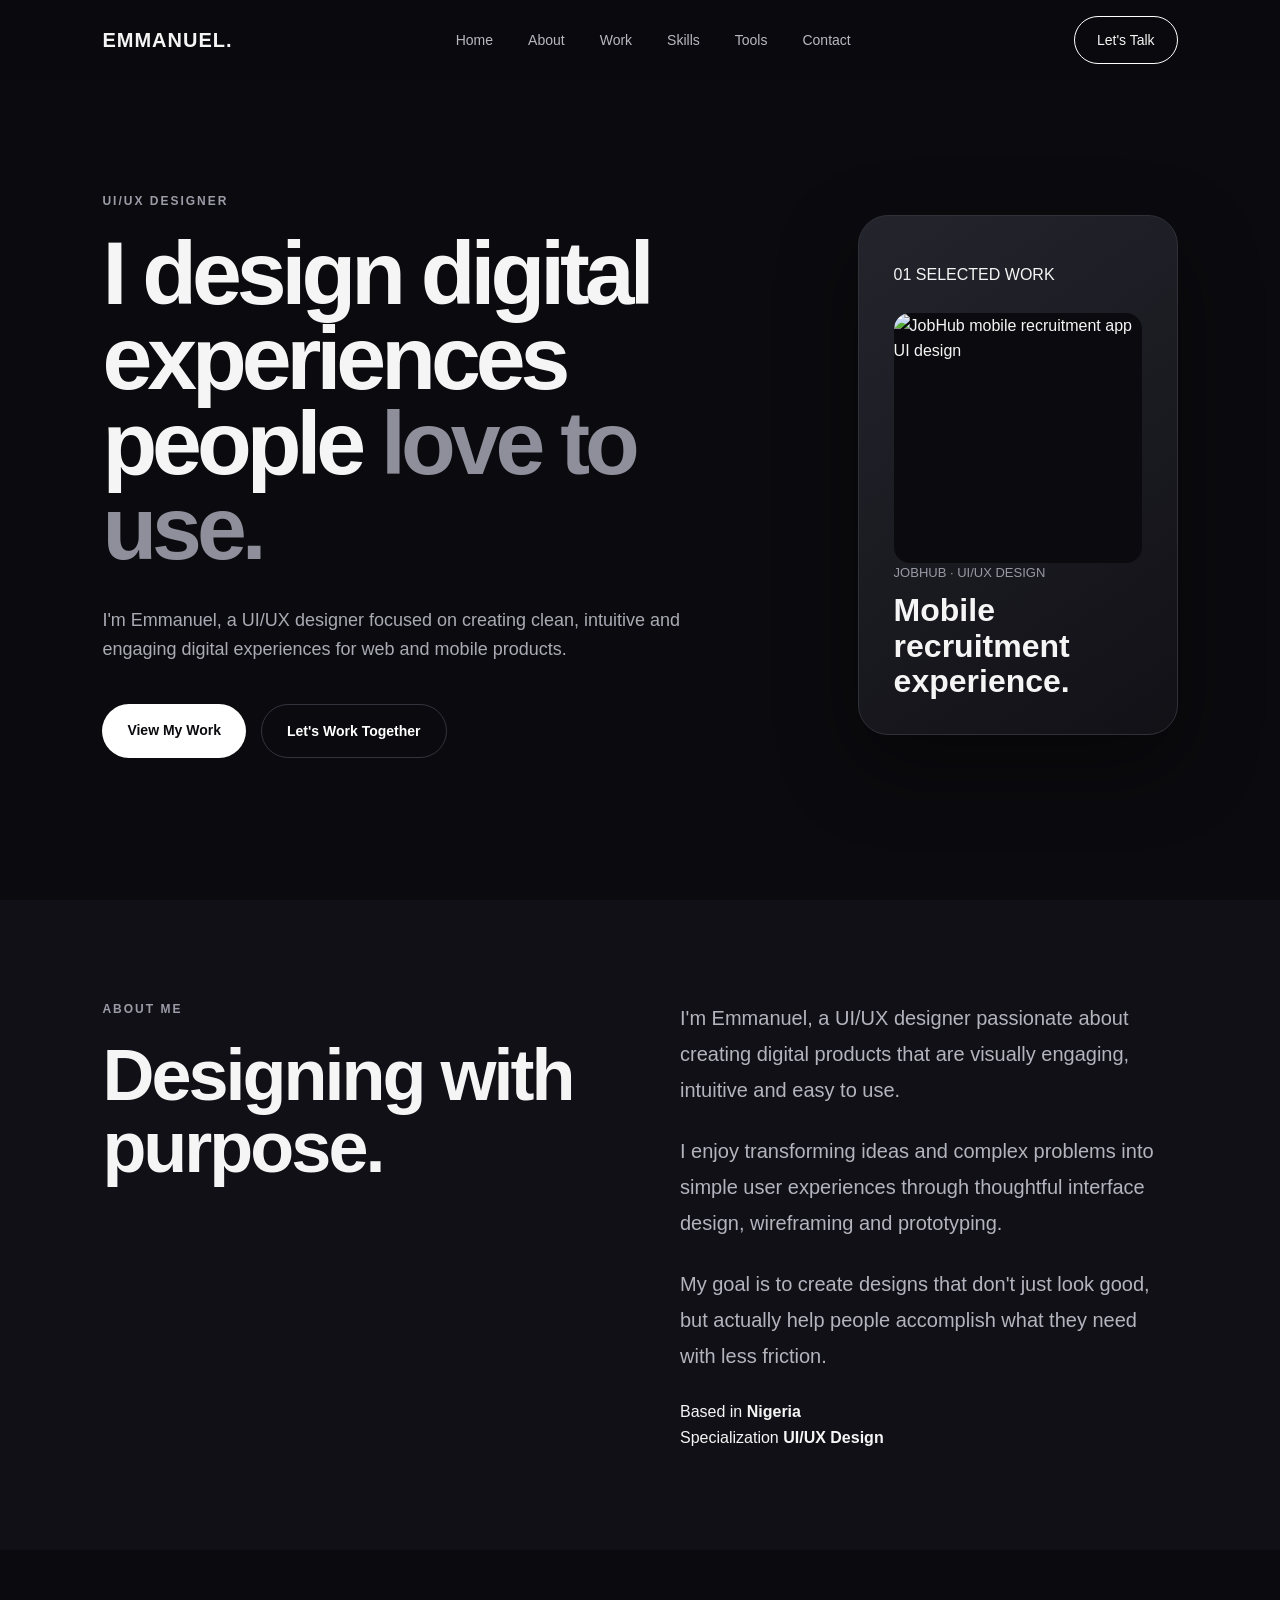
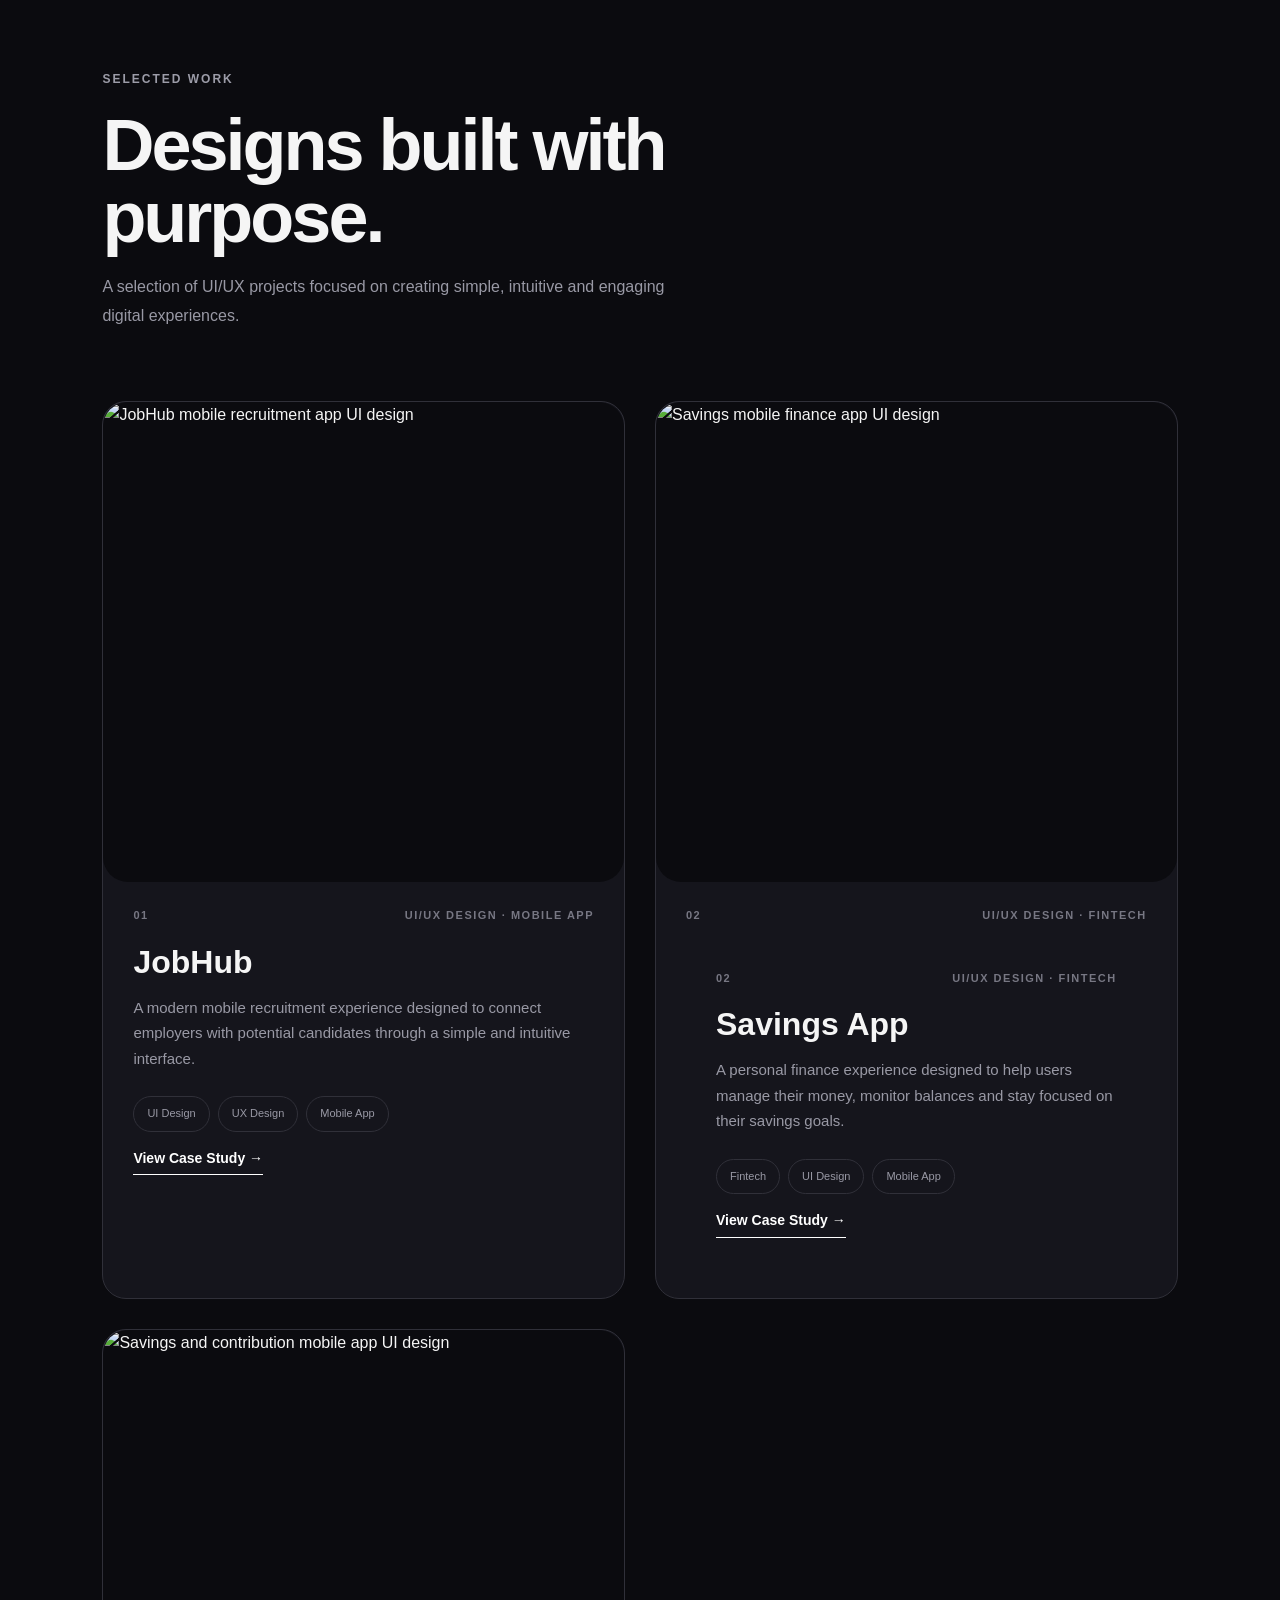
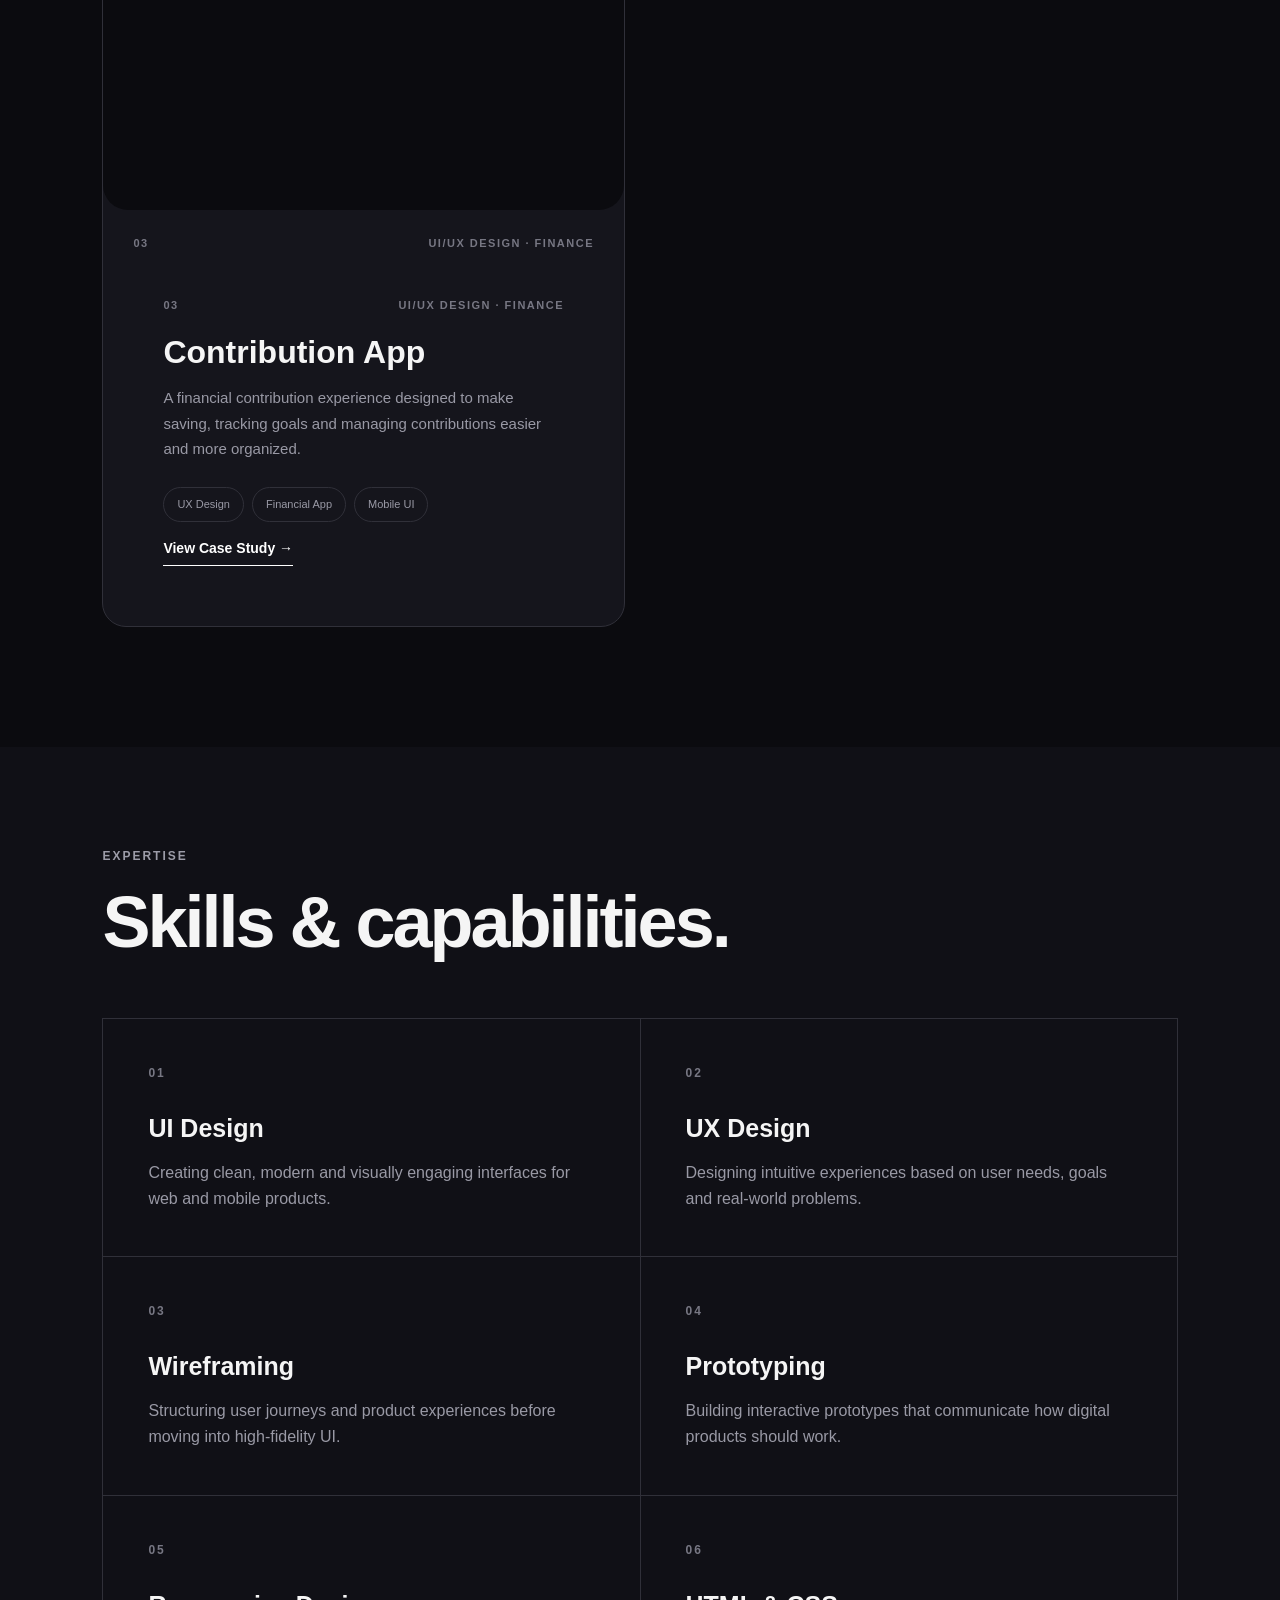
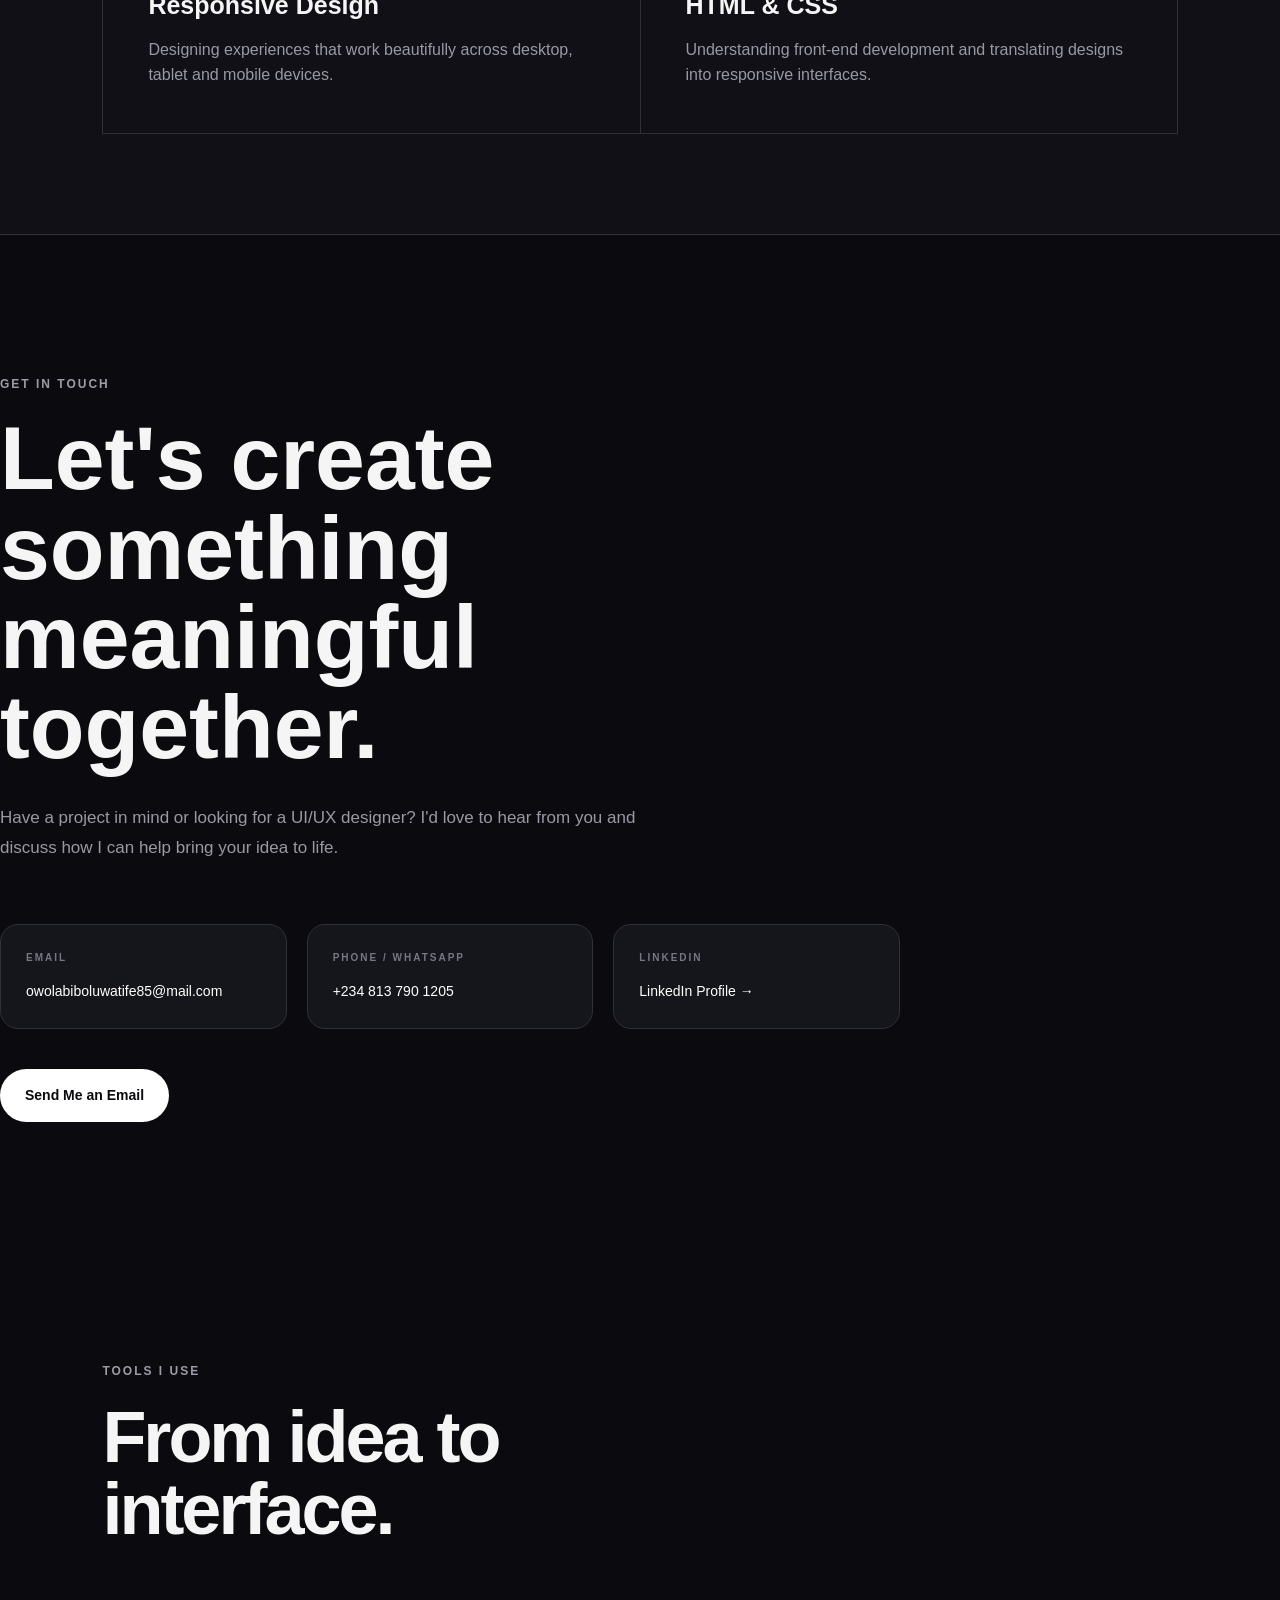
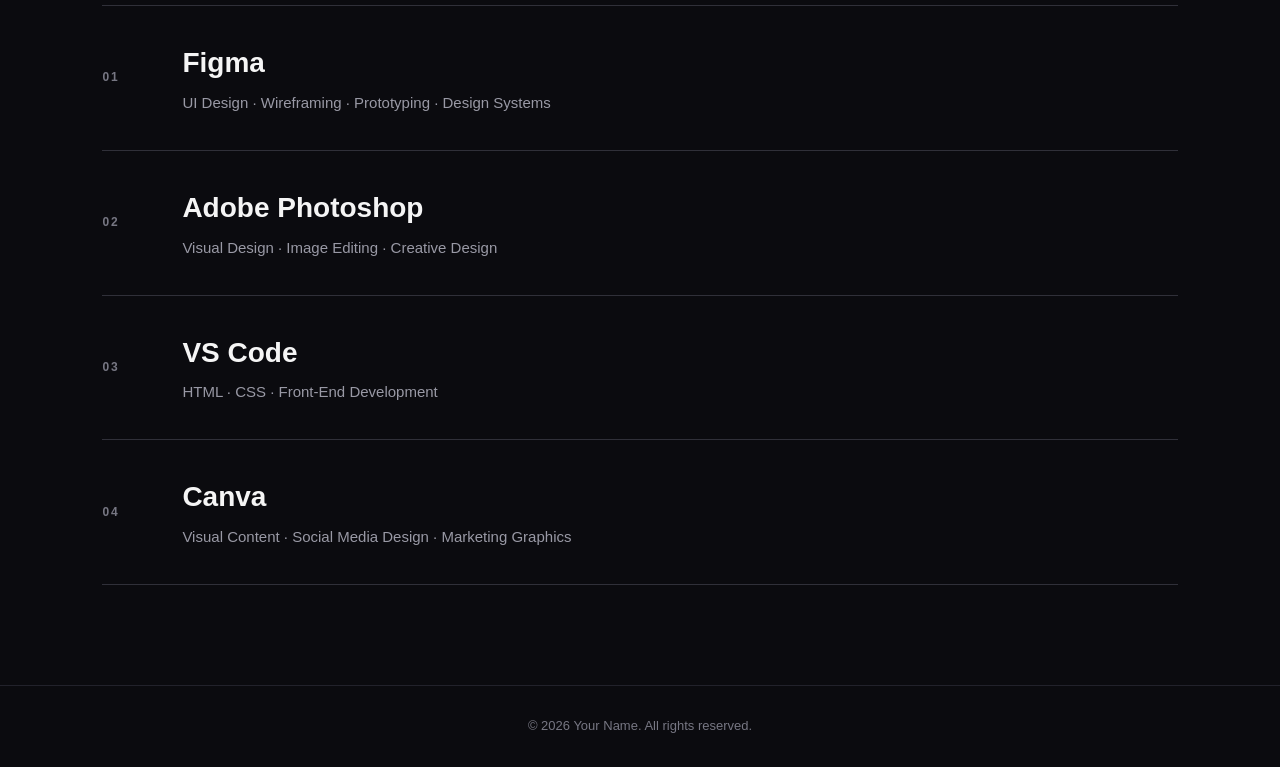
==== index.html @ d4b5482c "Fix portfolio folder structure" ====
<!DOCTYPE html>
<html lang="en">
<head>
    <meta charset="UTF-8">
    <meta name="viewport" content="width=device-width, initial-scale=1.0">

    <title>Emmanuel | UI/UX Designer</title>

    <link rel="stylesheet" href="css/style.css">
</head>

<body>

    <header>
        <nav>

    <div class="logo">
        EMMANUEL.
    </div>


    <ul class="nav-links">

        <li>
            <a href="#home">Home</a>
        </li>

        <li>
            <a href="#about">About</a>
        </li>

        <li>
            <a href="#work">Work</a>
        </li>

        <li>
            <a href="#skills">Skills</a>
        </li>

        <li>
            <a href="#tools">Tools</a>
        </li>

        <li>
            <a href="#contact">Contact</a>
        </li>

    </ul>


    <a href="#contact" class="nav-button">
        Let's Talk
    </a>


    <button
        class="menu-toggle"
        aria-label="Open navigation menu"
        aria-expanded="false"
    >
        <span></span>
        <span></span>
        <span></span>
    </button>

</nav>
    </header>


    <main>

        <!-- HERO SECTION -->
        <section id="home" class="hero">

    <div class="hero-content">

        <p class="eyebrow">UI/UX DESIGNER</p>

        <h1>
            I design digital
            experiences people
            <span>love to use.</span>
        </h1>

        <p class="hero-description">
            I'm Emmanuel, a UI/UX designer focused on creating
            clean, intuitive and engaging digital experiences
            for web and mobile products.
        </p>

        <div class="hero-buttons">

            <a href="#work" class="primary-button">
                View My Work
            </a>

            <a href="#contact" class="secondary-button">
                Let's Work Together
            </a>

        </div>

    </div>

    <div class="hero-visual">

    <div class="design-card">

        <div class="design-card-top">
            <span>01</span>
            <span>SELECTED WORK</span>
        </div>

        <div class="hero-project-image">

            <img
                src="images/jobhub.png"
                alt="JobHub mobile recruitment app UI design"
            >

        </div>

        <div class="design-card-content">

            <p>JOBHUB · UI/UX DESIGN</p>

            <h2>
                Mobile recruitment
                experience.
            </h2>

        </div>

    </div>

</div>

</section>

        <!-- ABOUT SECTION -->
        <section id="about" class="about">

    <div class="section-heading">

        <p class="eyebrow">ABOUT ME</p>

        <h2>
            Designing with
            purpose.
        </h2>

    </div>

    <div class="about-content">

        <p>
            I'm Emmanuel, a UI/UX designer passionate about
            creating digital products that are visually
            engaging, intuitive and easy to use.
        </p>

        <p>
            I enjoy transforming ideas and complex problems
            into simple user experiences through thoughtful
            interface design, wireframing and prototyping.
        </p>

        <p>
            My goal is to create designs that don't just look
            good, but actually help people accomplish what
            they need with less friction.
        </p>

        <div class="about-details">

            <div>
                <span>Based in</span>
                <strong>Nigeria</strong>
            </div>

            <div>
                <span>Specialization</span>
                <strong>UI/UX Design</strong>
            </div>

        </div>

    </div>

</section>


        <!-- WORK SECTION -->
        <!-- SELECTED WORK SECTION -->
<section id="work" class="work">

    <div class="section-heading">

        <p class="eyebrow">SELECTED WORK</p>

        <h2>
            Designs built
            with purpose.
        </h2>

        <p class="section-description">
            A selection of UI/UX projects focused on creating
            simple, intuitive and engaging digital experiences.
        </p>

    </div>


    <div class="projects-grid">


        <!-- =================================
             PROJECT 01 — JOBHUB
        ================================== -->

        <article class="project-card">

            <div class="project-image">

                <img
                    src="images/jobhub.png"
                    alt="JobHub mobile recruitment app UI design"
                >

            </div>


            <div class="project-info">

                <div class="project-meta">

                    <span>01</span>

                    <span>UI/UX DESIGN · MOBILE APP</span>

                </div>


                <h3>
                    JobHub
                </h3>


                <p>
                    A modern mobile recruitment experience designed
                    to connect employers with potential candidates
                    through a simple and intuitive interface.
                </p>


                <div class="project-tags">

                    <span>UI Design</span>

                    <span>UX Design</span>

                    <span>Mobile App</span>

                </div>

                <a
    href="case-studies/jobhub/index.html"
    class="case-study-link"
>
    View Case Study →
</a>

            </div>

        </article>



        <!-- =================================
             PROJECT 02 — SAVINGS APP
        ================================== -->

        <article class="project-card">

            <div class="project-image">

                <img
                    src="images/savings-home.png"
                    alt="Savings mobile finance app UI design"
                >

            </div>


            <div class="project-info">

                <div class="project-meta">

                    <span>02</span>

                    <span>UI/UX DESIGN · FINTECH</span>

                </div>


                <div class="project-info">

    <div class="project-meta">

        <span>02</span>

        <span>UI/UX DESIGN · FINTECH</span>

    </div>


    <h3>
        Savings App
    </h3>


    <p>
        A personal finance experience designed to help
        users manage their money, monitor balances and
        stay focused on their savings goals.
    </p>


    <div class="project-tags">

        <span>Fintech</span>

        <span>UI Design</span>

        <span>Mobile App</span>

    </div>


    <a
        href="case-studies/savings/index.html"
        class="case-study-link"
    >
        View Case Study →
    </a>

</div>

            </div>

        </article>



        <!-- =================================
             PROJECT 03 — CONTRIBUTION APP
        ================================== -->

        <article class="project-card">

            <div class="project-image">

                <img
                    src="images/savings-goals.png"
                    alt="Savings and contribution mobile app UI design"
                >

            </div>


            <div class="project-info">

                <div class="project-meta">

                    <span>03</span>

                    <span>UI/UX DESIGN · FINANCE</span>

                </div>


                <div class="project-info">

    <div class="project-meta">

        <span>03</span>

        <span>UI/UX DESIGN · FINANCE</span>

    </div>


    <h3>
        Contribution App
    </h3>


    <p>
        A financial contribution experience designed
        to make saving, tracking goals and managing
        contributions easier and more organized.
    </p>


    <div class="project-tags">

        <span>UX Design</span>

        <span>Financial App</span>

        <span>Mobile UI</span>

    </div>


    <a
        href="case-studies/contribution/index.html"
        class="case-study-link"
    >
        View Case Study →
    </a>

</div>

            </div>

        </article>


    </div>

</section>


        <!-- SKILLS -->
        <!-- SKILLS SECTION -->
<section id="skills" class="skills">

    <div class="section-heading">

        <p class="eyebrow">EXPERTISE</p>

        <h2>
            Skills &amp;
            capabilities.
        </h2>

    </div>


    <div class="skills-grid">

        <!-- SKILL 01 -->
        <div class="skill">

            <span class="skill-number">01</span>

            <h3>UI Design</h3>

            <p>
                Creating clean, modern and visually engaging
                interfaces for web and mobile products.
            </p>

        </div>


        <!-- SKILL 02 -->
        <div class="skill">

            <span class="skill-number">02</span>

            <h3>UX Design</h3>

            <p>
                Designing intuitive experiences based on
                user needs, goals and real-world problems.
            </p>

        </div>


        <!-- SKILL 03 -->
        <div class="skill">

            <span class="skill-number">03</span>

            <h3>Wireframing</h3>

            <p>
                Structuring user journeys and product
                experiences before moving into high-fidelity UI.
            </p>

        </div>


        <!-- SKILL 04 -->
        <div class="skill">

            <span class="skill-number">04</span>

            <h3>Prototyping</h3>

            <p>
                Building interactive prototypes that communicate
                how digital products should work.
            </p>

        </div>


        <!-- SKILL 05 -->
        <div class="skill">

            <span class="skill-number">05</span>

            <h3>Responsive Design</h3>

            <p>
                Designing experiences that work beautifully
                across desktop, tablet and mobile devices.
            </p>

        </div>


        <!-- SKILL 06 -->
        <div class="skill">

            <span class="skill-number">06</span>

            <h3>HTML &amp; CSS</h3>

            <p>
                Understanding front-end development and
                translating designs into responsive interfaces.
            </p>

        </div>

    </div>

</section>


        <!-- ================================
     CONTACT SECTION
================================= -->

<section id="contact" class="contact-section">

    <div class="contact-content">

        <p class="eyebrow">
            GET IN TOUCH
        </p>

        <h2>
            Let's create something
            meaningful together.
        </h2>

        <p class="contact-description">
            Have a project in mind or looking for a UI/UX
            designer? I'd love to hear from you and discuss
            how I can help bring your idea to life.
        </p>


        <div class="contact-details">

            <!-- EMAIL -->

            <div class="contact-item">

                <span class="contact-label">
                    EMAIL
                </span>

                <a href="mailto:owolabiboluwatife85@mail.com">
                    owolabiboluwatife85@mail.com
                </a>

            </div>


            <!-- PHONE -->

            <div class="contact-item">

                <span class="contact-label">
                    PHONE / WHATSAPP
                </span>

                <a href="tel:+2348137901205">
                    +234 813 790 1205
                </a>

            </div>


            <!-- LINKEDIN -->

            <div class="contact-item">

                <span class="contact-label">
                    LINKEDIN
                </span>

                <a
                    href="https://www.linkedin.com/in/emmanuel-owolabi-420109373"
                    target="_blank"
                    rel="noopener noreferrer"
                >
                    LinkedIn Profile →
                </a>

            </div>

        </div>


        <div class="contact-button">

            <a
                href="mailto:owolabiboluwatife85@mail.com"
                class="primary-button"
            >
                Send Me an Email
            </a>

        </div>

    </div>

</section>
        <!-- TOOLS SECTION -->
<section id="tools" class="tools">

    <div class="section-heading">

        <p class="eyebrow">TOOLS I USE</p>

        <h2>
            From idea to
            interface.
        </h2>

    </div>

    <div class="tools-list">

        <!-- TOOL 01 -->
        <div class="tool">

            <span class="tool-number">01</span>

            <div class="tool-content">

                <h3>Figma</h3>

                <p>
                    UI Design · Wireframing · Prototyping ·
                    Design Systems
                </p>

            </div>

        </div>


        <!-- TOOL 02 -->
        <div class="tool">

            <span class="tool-number">02</span>

            <div class="tool-content">

                <h3>Adobe Photoshop</h3>

                <p>
                    Visual Design · Image Editing ·
                    Creative Design
                </p>

            </div>

        </div>


        <!-- TOOL 03 -->
        <div class="tool">

            <span class="tool-number">03</span>

            <div class="tool-content">

                <h3>VS Code</h3>

                <p>
                    HTML · CSS · Front-End Development
                </p>

            </div>

        </div>


        <!-- TOOL 04 -->
        <div class="tool">

            <span class="tool-number">04</span>

            <div class="tool-content">

                <h3>Canva</h3>

                <p>
                    Visual Content · Social Media Design ·
                    Marketing Graphics
                </p>

            </div>

        </div>

    </div>

</section>

    </main>


    <footer>

        <p>
            © 2026 Your Name. All rights reserved.
        </p>

    </footer>


    <script src="js/script.js"></script>

</body>
</html>
---- css/style.css ----
/* ================================
   RESET & GLOBAL STYLES
================================ */

* {
    margin: 0;
    padding: 0;
    box-sizing: border-box;
}

html {
    scroll-behavior: smooth;
}

body {
    font-family: Arial, Helvetica, sans-serif;
    background: #0b0b0f;
    color: #f5f5f5;
    line-height: 1.6;
}

a {
    color: inherit;
    text-decoration: none;
}

img {
    width: 100%;
    display: block;
}

section {
    padding: 100px 8%;
}


/* ================================
   NAVIGATION
================================ */

header {
    width: 100%;
    position: fixed;
    top: 0;
    left: 0;
    z-index: 1000;
    background: rgba(11, 11, 15, 0.85);
    backdrop-filter: blur(15px);
}

nav {
    max-width: 1400px;
    margin: auto;
    height: 80px;

    display: flex;
    align-items: center;
    justify-content: space-between;

    padding: 0 8%;
}

.logo {
    font-size: 20px;
    font-weight: 800;
    letter-spacing: 1px;
}

.nav-links {
    list-style: none;

    display: flex;
    align-items: center;
    gap: 35px;
}

.nav-links a {
    color: #b8b8c0;
    font-size: 14px;
    transition: 0.3s ease;
}

.nav-links a:hover {
    color: #ffffff;
}

.nav-button {
    padding: 12px 22px;
    border: 1px solid #ffffff;
    border-radius: 50px;

    font-size: 14px;

    transition: 0.3s ease;
}

.nav-button:hover {
    background: #ffffff;
    color: #0b0b0f;
}


/* ================================
   GENERAL COMPONENTS
================================ */

.eyebrow {
    color: #9c9ca8;
    font-size: 12px;
    font-weight: 700;
    letter-spacing: 3px;
    margin-bottom: 20px;
}

.section-heading {
    max-width: 700px;
    margin-bottom: 60px;
}

.section-heading h2 {
    font-size: clamp(40px, 6vw, 72px);
    line-height: 1;
    letter-spacing: -3px;
}


/* ================================
   HERO
================================ */

.hero {
    min-height: 100vh;

    display: flex;
    align-items: center;
    justify-content: space-between;
    gap: 70px;

    padding-top: 150px;
}

.hero-content {
    max-width: 720px;
}

.hero h1 {
    font-size: clamp(55px, 7vw, 100px);
    line-height: 0.95;
    letter-spacing: -5px;
}

.hero h1 span {
    color: #8f8f9b;
}

.hero-description {
    max-width: 600px;

    margin-top: 35px;

    color: #aaaab5;
    font-size: 18px;
}

.hero-buttons {
    display: flex;
    gap: 15px;
    margin-top: 40px;
}

.primary-button,
.secondary-button {
    display: inline-block;

    padding: 15px 25px;

    border-radius: 50px;

    font-size: 14px;
    font-weight: 600;

    transition: 0.3s ease;
}

.primary-button {
    background: #ffffff;
    color: #0b0b0f;
}

.primary-button:hover {
    transform: translateY(-3px);
}

.secondary-button {
    border: 1px solid #33333d;
    color: #ffffff;
}

.secondary-button:hover {
    background: #18181f;
}


/* ================================
   HERO VISUAL
================================ */

.hero-visual {
    width: 420px;
    min-width: 320px;
}

.design-card {
    height: 520px;

    padding: 35px;

    border-radius: 30px;

    background:
        linear-gradient(
            145deg,
            #24242d,
            #111116
        );

    border: 1px solid #303039;

    display: flex;
    flex-direction: column;
    justify-content: flex-end;

    box-shadow:
        0 30px 80px rgba(0, 0, 0, 0.4);
}

.design-card p {
    color: #9999a5;
    font-size: 13px;
    margin-bottom: 10px;
}

.design-card h2 {
    font-size: 32px;
    line-height: 1.1;
}


/* ================================
   ABOUT
================================ */

.about {
    background: #101016;

    display: grid;
    grid-template-columns: 1fr 1fr;
    gap: 80px;
}

.about-content {
    max-width: 600px;
}

.about-content p {
    color: #b4b4bf;
    font-size: 20px;
    margin-bottom: 25px;
}


/* ================================
   PROJECTS
================================ */

.work {
    background: #0b0b0f;
}

.projects-grid {
    display: grid;

    grid-template-columns: repeat(2, 1fr);

    gap: 40px;
}

.project-card {
    overflow: hidden;
}

.project-image {
    overflow: hidden;

    border-radius: 25px;

    background: #17171e;

    aspect-ratio: 16 / 11;
}

.project-image img {
    height: 100%;
    object-fit: cover;

    transition: transform 0.6s ease;
}

.project-card:hover .project-image img {
    transform: scale(1.04);
}

.project-info {
    padding-top: 25px;
}

.project-info > p:first-child {
    color: #777783;
    font-size: 11px;
    font-weight: 700;
    letter-spacing: 2px;
}

.project-info h3 {
    font-size: 28px;
    margin: 8px 0;
}

.project-info p {
    color: #9999a5;
    max-width: 500px;
}

.project-info a {
    display: inline-block;

    margin-top: 15px;

    font-size: 14px;
    font-weight: 600;
}

.project-info a:hover {
    text-decoration: underline;
}


/* ================================
   SKILLS
================================ */

.skills {
    background: #101016;
}

.skills-grid {
    display: grid;

    grid-template-columns: repeat(2, 1fr);

    gap: 1px;

    background: #303039;

    border: 1px solid #303039;
}

.skill {
    padding: 45px;

    background: #101016;

    transition: 0.3s ease;
}

.skill:hover {
    background: #18181f;
}

.skill h3 {
    font-size: 25px;
    margin-bottom: 12px;
}

.skill p {
    color: #9999a5;
}


/* ================================
   CONTACT
================================ */

.contact {
    text-align: center;

    min-height: 70vh;

    display: flex;
    flex-direction: column;

    align-items: center;
    justify-content: center;
}

.contact h2 {
    font-size: clamp(50px, 8vw, 100px);

    line-height: 0.95;

    letter-spacing: -5px;

    max-width: 900px;
}

.contact > p:not(.eyebrow) {
    color: #9999a5;

    margin: 25px 0 35px;

    font-size: 18px;
}


/* ================================
   FOOTER
================================ */

footer {
    border-top: 1px solid #22222b;

    padding: 30px 8%;

    text-align: center;

    color: #777783;

    font-size: 13px;
}


/* ================================
   MOBILE RESPONSIVENESS
================================ */

@media (max-width: 900px) {

    nav {
        padding: 0 5%;
    }

    .nav-links {
        display: none;
    }

    section {
        padding: 80px 6%;
    }

    .hero {
        flex-direction: column;

        align-items: flex-start;

        padding-top: 130px;
    }

    .hero-visual {
        width: 100%;
    }

    .design-card {
        height: 400px;
    }

    .about {
        grid-template-columns: 1fr;
        gap: 40px;
    }

    .projects-grid {
        grid-template-columns: 1fr;
    }

    .skills-grid {
        grid-template-columns: 1fr;
    }
}


/* ================================
   SMALL PHONES
================================ */

@media (max-width: 500px) {

    .logo {
        font-size: 16px;
    }

    .nav-button {
        padding: 9px 15px;
        font-size: 12px;
    }

    .hero h1 {
        font-size: 55px;
        letter-spacing: -3px;
    }

    .hero-description {
        font-size: 16px;
    }

    .hero-buttons {
        flex-direction: column;

        align-items: flex-start;
    }

    .section-heading h2 {
        letter-spacing: -2px;
    }

    .contact h2 {
        letter-spacing: -3px;
    }
}

/* ================================
   SKILL NUMBER
================================ */

.skill-number {
    display: block;

    margin-bottom: 25px;

    color: #777783;

    font-size: 12px;

    font-weight: 700;

    letter-spacing: 2px;
}

.skill h3 {
    margin-bottom: 12px;
}

/* ================================
   TOOLS SECTION
================================ */

.tools {
    background: #0b0b0f;
}

.tools-list {
    border-top: 1px solid #303039;
}

.tool {
    display: flex;
    align-items: center;
    gap: 40px;

    padding: 35px 0;

    border-bottom: 1px solid #303039;

    transition: 0.3s ease;
}

.tool:hover {
    padding-left: 15px;
}

.tool-number {
    min-width: 40px;

    color: #777783;

    font-size: 12px;
    font-weight: 700;

    letter-spacing: 2px;
}

.tool-content {
    flex: 1;
}

.tool-content h3 {
    font-size: 28px;
    margin-bottom: 5px;
}

.tool-content p {
    color: #9999a5;
    font-size: 15px;
}


/* TOOLS MOBILE */

@media (max-width: 500px) {

    .tool {
        gap: 20px;
        padding: 25px 0;
    }

    .tool-content h3 {
        font-size: 22px;
    }

    .tool-content p {
        font-size: 13px;
    }

}

/* ================================
   CONTACT BUTTONS
================================ */

.contact-buttons {
    display: flex;
    align-items: center;
    justify-content: center;
    gap: 15px;
}

@media (max-width: 500px) {

    .contact-buttons {
        flex-direction: column;
        width: 100%;
    }

    .contact-buttons a {
        width: 100%;
        text-align: center;
    }

}

/* ================================
   MOBILE MENU
================================ */

.menu-toggle {
    display: none;

    width: 42px;
    height: 42px;

    border: 1px solid #33333d;
    border-radius: 50%;

    background: transparent;

    cursor: pointer;

    padding: 10px;
}


.menu-toggle span {
    display: block;

    width: 100%;
    height: 2px;

    background: #ffffff;

    margin: 4px 0;

    transition: 0.3s ease;
}


/* ================================
   MOBILE NAVIGATION
================================ */

@media (max-width: 900px) {

    .menu-toggle {
        display: block;
    }


    .nav-button {
        display: none;
    }


    .nav-links {
        position: absolute;

        top: 80px;
        left: 6%;
        right: 6%;

        display: flex;

        flex-direction: column;

        gap: 0;

        padding: 10px;

        background: #15151c;

        border: 1px solid #303039;

        border-radius: 20px;

        opacity: 0;
        visibility: hidden;

        transform: translateY(-10px);

        transition: 0.3s ease;
    }


    .nav-links li {
        width: 100%;
    }


    .nav-links a {
        display: block;

        width: 100%;

        padding: 15px;

        border-radius: 12px;
    }


    .nav-links a:hover {
        background: #202029;
    }


    .nav-links.active {
        opacity: 1;

        visibility: visible;

        transform: translateY(0);
    }

}

/* =================================
   PROJECTS / SELECTED WORK
================================= */

.work {
    padding-top: 120px;
    padding-bottom: 120px;
}


.section-description {
    max-width: 600px;

    margin-top: 20px;

    color: #9999a5;

    font-size: 16px;

    line-height: 1.8;
}


/* PROJECT GRID */

.projects-grid {
    display: grid;

    grid-template-columns: repeat(2, 1fr);

    gap: 30px;

    margin-top: 70px;
}


/* PROJECT CARD */

.project-card {
    overflow: hidden;

    background: #15151c;

    border: 1px solid #303039;

    border-radius: 24px;

    transition:
        transform 0.3s ease,
        border-color 0.3s ease;
}


.project-card:hover {
    transform: translateY(-8px);

    border-color: #555561;
}


/* PROJECT IMAGE */

.project-image {
    width: 100%;

    height: 480px;

    overflow: hidden;

    background: #0b0b0f;

    display: flex;

    align-items: center;

    justify-content: center;
}


.project-image img {
    width: 100%;

    height: 100%;

    object-fit: contain;

    display: block;

    transition: transform 0.5s ease;
}


.project-card:hover .project-image img {
    transform: scale(1.03);
}


/* PROJECT INFORMATION */

.project-info {
    padding: 30px;
}


.project-meta {
    display: flex;

    justify-content: space-between;

    align-items: center;

    margin-bottom: 20px;

    color: #777783;

    font-size: 11px;

    font-weight: 700;

    letter-spacing: 1.5px;
}


.project-info h3 {
    margin-bottom: 12px;

    font-size: 32px;

    line-height: 1.1;
}


.project-info p {
    max-width: 600px;

    margin-bottom: 25px;

    color: #9999a5;

    font-size: 15px;

    line-height: 1.7;
}


/* PROJECT TAGS */

.project-tags {
    display: flex;

    flex-wrap: wrap;

    gap: 8px;
}


.project-tags span {
    padding: 8px 12px;

    border: 1px solid #33333d;

    border-radius: 50px;

    color: #b0b0bb;

    font-size: 11px;
}


/* =================================
   PROJECT MOBILE
================================= */

@media (max-width: 800px) {

    .projects-grid {
        grid-template-columns: 1fr;

        gap: 25px;
    }


    .project-image {
        height: 430px;
    }

}


@media (max-width: 500px) {

    .work {
        padding-top: 80px;

        padding-bottom: 80px;
    }


    .projects-grid {
        margin-top: 45px;
    }


    .project-card {
        border-radius: 18px;
    }


    .project-image {
        height: 380px;
    }


    .project-info {
        padding: 22px;
    }


    .project-meta {
        font-size: 9px;
    }


    .project-info h3 {
        font-size: 27px;
    }


    .project-info p {
        font-size: 14px;
    }

}

/* =================================
   HERO PROJECT IMAGE
================================= */

.hero-project-image {
    width: 100%;
    height: 250px;

    margin-top: 25px;

    overflow: hidden;

    border-radius: 16px;

    background: #0b0b0f;

    display: flex;
    align-items: center;
    justify-content: center;
}

.hero-project-image img {
    width: 100%;
    height: 100%;

    object-fit: cover;

    display: block;

    transition: transform 0.4s ease;
}

.design-card:hover .hero-project-image img {
    transform: scale(1.04);
}

/* =================================
   CASE STUDY PAGES
================================= */

.case-study-hero {
    padding: 140px 0 100px;

    text-align: center;
}


.case-study-hero h1 {
    margin-top: 20px;

    font-size: clamp(60px, 10vw, 140px);

    line-height: 0.95;
}


.case-study-intro {
    max-width: 700px;

    margin: 35px auto 70px;

    color: #9999a5;

    font-size: 18px;

    line-height: 1.8;
}


.case-study-hero-image {
    width: 100%;

    max-width: 1100px;

    margin: 0 auto;

    padding: 40px;

    background: #15151c;

    border: 1px solid #303039;

    border-radius: 30px;
}


.case-study-hero-image img {
    width: 100%;

    max-height: 700px;

    object-fit: contain;

    display: block;
}


/* CASE STUDY SECTIONS */

.case-study-section {
    padding: 120px 0;

    border-top: 1px solid #303039;
}


.case-study-heading {
    max-width: 700px;

    margin-bottom: 60px;
}


.case-study-heading h2 {
    margin-top: 15px;

    font-size: clamp(38px, 5vw, 65px);

    line-height: 1.05;
}


.case-study-grid {
    display: grid;

    grid-template-columns: repeat(2, 1fr);

    gap: 70px;
}


.case-study-grid h3 {
    margin-bottom: 15px;

    font-size: 25px;
}


.case-study-grid p {
    color: #9999a5;

    line-height: 1.8;

    font-size: 16px;
}


/* PROCESS */

.process-grid {
    display: grid;

    grid-template-columns: repeat(4, 1fr);

    gap: 20px;
}


.process-card {
    padding: 30px;

    min-height: 250px;

    background: #15151c;

    border: 1px solid #303039;

    border-radius: 20px;
}


.process-card span {
    color: #777783;

    font-size: 12px;

    font-weight: 700;

    letter-spacing: 2px;
}


.process-card h3 {
    margin: 45px 0 15px;

    font-size: 23px;
}


.process-card p {
    color: #9999a5;

    font-size: 14px;

    line-height: 1.7;
}


/* GALLERY */

.case-study-gallery {
    display: grid;

    grid-template-columns: repeat(2, 1fr);

    gap: 25px;
}


.gallery-item {
    width: 100%;

    padding: 30px;

    background: #15151c;

    border: 1px solid #303039;

    border-radius: 24px;

    display: flex;

    align-items: center;

    justify-content: center;
}


.gallery-item img {
    width: 100%;

    display: block;

    object-fit: contain;
}

@media (max-width: 800px) {

    .case-study-gallery {
        grid-template-columns: 1fr;
    }

}


/* TAGS */

.case-study-tags {
    display: flex;

    flex-wrap: wrap;

    gap: 12px;
}


.case-study-tags span {
    padding: 12px 18px;

    border: 1px solid #33333d;

    border-radius: 50px;

    color: #b0b0bb;

    font-size: 13px;
}


/* FINAL */

.case-study-final {
    padding: 160px 0;

    text-align: center;

    border-top: 1px solid #303039;
}


.case-study-final h2 {
    max-width: 800px;

    margin: 20px auto 40px;

    font-size: clamp(45px, 7vw, 90px);

    line-height: 1;
}


/* MOBILE */

@media (max-width: 800px) {

    .case-study-hero {
        padding: 100px 0 70px;
    }


    .case-study-hero-image {
        padding: 20px;

        border-radius: 20px;
    }


    .case-study-section {
        padding: 80px 0;
    }


    .case-study-grid {
        grid-template-columns: 1fr;

        gap: 40px;
    }


    .process-grid {
        grid-template-columns: repeat(2, 1fr);
    }


    .gallery-item {
        padding: 20px;

        border-radius: 20px;
    }

}


@media (max-width: 500px) {

    .case-study-hero h1 {
        font-size: 65px;
    }


    .case-study-intro {
        font-size: 15px;

        margin-bottom: 45px;
    }


    .process-grid {
        grid-template-columns: 1fr;
    }


    .process-card {
        min-height: auto;
    }


    .case-study-final {
        padding: 100px 0;
    }

}

/* =================================
   CASE STUDY LINK
================================= */

.case-study-link {
    display: inline-flex;

    align-items: center;

    margin-top: 25px;

    color: #ffffff;

    font-size: 13px;

    font-weight: 600;

    text-decoration: none;

    border-bottom: 1px solid #ffffff;

    padding-bottom: 5px;

    transition: 0.3s ease;
}


.case-study-link:hover {
    opacity: 0.6;

    transform: translateX(5px);
}

/* =================================
   FINAL PORTFOLIO POLISH
================================= */


/* PROJECT CARDS */

.project-card {
    transition: transform 0.35s ease;
}

.project-card:hover {
    transform: translateY(-6px);
}


.project-image {
    overflow: hidden;
}


.project-image img {
    transition: transform 0.5s ease;
}


.project-card:hover .project-image img {
    transform: scale(1.03);
}


/* PROJECT INFORMATION */

.project-info {
    padding-top: 25px;
}


.project-meta {
    display: flex;

    justify-content: space-between;

    align-items: center;

    margin-bottom: 20px;

    color: #777783;

    font-size: 11px;

    letter-spacing: 1.5px;

    font-weight: 600;
}


.project-info h3 {
    margin-bottom: 15px;

    font-size: 32px;

    line-height: 1.1;
}


.project-info p {
    max-width: 600px;

    color: #9999a5;

    line-height: 1.7;

    font-size: 15px;
}


/* PROJECT TAGS */

.project-tags {
    display: flex;

    flex-wrap: wrap;

    gap: 8px;

    margin-top: 20px;
}


.project-tags span {
    padding: 8px 13px;

    border: 1px solid #303039;

    border-radius: 50px;

    color: #9999a5;

    font-size: 11px;
}


/* CASE STUDY BUTTON */

.case-study-link {
    display: inline-flex;

    align-items: center;

    margin-top: 25px;

    color: #ffffff;

    font-size: 13px;

    font-weight: 600;

    text-decoration: none;

    border-bottom: 1px solid #ffffff;

    padding-bottom: 5px;

    transition: 0.3s ease;
}


.case-study-link:hover {
    opacity: 0.6;

    transform: translateX(5px);
}

/* =================================
   NAVIGATION POLISH
================================= */

nav {
    transition: 0.3s ease;
}


.nav-links a {
    position: relative;

    transition: color 0.3s ease;
}


.nav-links a::after {
    content: "";

    position: absolute;

    left: 0;

    bottom: -6px;

    width: 0;

    height: 1px;

    background: #ffffff;

    transition: width 0.3s ease;
}


.nav-links a:hover::after {
    width: 100%;
}


.nav-button {
    transition:
        transform 0.3s ease,
        opacity 0.3s ease;
}


.nav-button:hover {
    transform: translateY(-2px);

    opacity: 0.8;
}

/* =================================
   BUTTON POLISH
================================= */

.primary-button,
.secondary-button {
    transition:
        transform 0.3s ease,
        opacity 0.3s ease;
}


.primary-button:hover,
.secondary-button:hover {
    transform: translateY(-3px);
}


.primary-button:hover {
    opacity: 0.85;
}


.secondary-button:hover {
    opacity: 0.7;
}

/* =================================
   SECTION POLISH
================================= */

section {
    scroll-margin-top: 100px;
}


.eyebrow {
    letter-spacing: 2px;

    font-weight: 600;
}


.about-content p,
.skills-content p {
    line-height: 1.8;
}

/* =================================
   MOBILE POLISH
================================= */

@media (max-width: 700px) {

    .project-info h3 {
        font-size: 26px;
    }


    .project-info p {
        font-size: 14px;
    }


    .project-meta {
        font-size: 9px;

        gap: 15px;
    }


    .project-tags span {
        font-size: 10px;

        padding: 7px 11px;
    }


    .case-study-link {
        font-size: 12px;
    }


    .hero-project-image {
        height: 200px;
    }

}

/* =================================
   CONTACT SECTION
================================= */

.contact-section {
    padding: 140px 0;

    border-top: 1px solid #303039;
}


.contact-content {
    max-width: 900px;
}


.contact-content h2 {
    max-width: 850px;

    margin-top: 20px;

    font-size: clamp(45px, 7vw, 90px);

    line-height: 1;
}


.contact-description {
    max-width: 650px;

    margin-top: 30px;

    color: #9999a5;

    font-size: 17px;

    line-height: 1.8;
}


.contact-details {
    display: grid;

    grid-template-columns: repeat(3, 1fr);

    gap: 20px;

    margin-top: 60px;
}


.contact-item {
    padding: 25px;

    border: 1px solid #303039;

    border-radius: 18px;

    background: #15151c;
}


.contact-label {
    display: block;

    margin-bottom: 12px;

    color: #777783;

    font-size: 10px;

    font-weight: 600;

    letter-spacing: 2px;
}


.contact-item a {
    color: #ffffff;

    font-size: 14px;

    text-decoration: none;

    line-height: 1.5;

    word-break: break-word;

    transition: opacity 0.3s ease;
}


.contact-item a:hover {
    opacity: 0.6;
}


.contact-button {
    margin-top: 40px;
}


/* CONTACT MOBILE */

@media (max-width: 700px) {

    .contact-section {
        padding: 90px 0;
    }


    .contact-content h2 {
        font-size: 48px;
    }


    .contact-description {
        font-size: 15px;
    }


    .contact-details {
        grid-template-columns: 1fr;

        margin-top: 40px;
    }


    .contact-item {
        padding: 22px;
    }

}
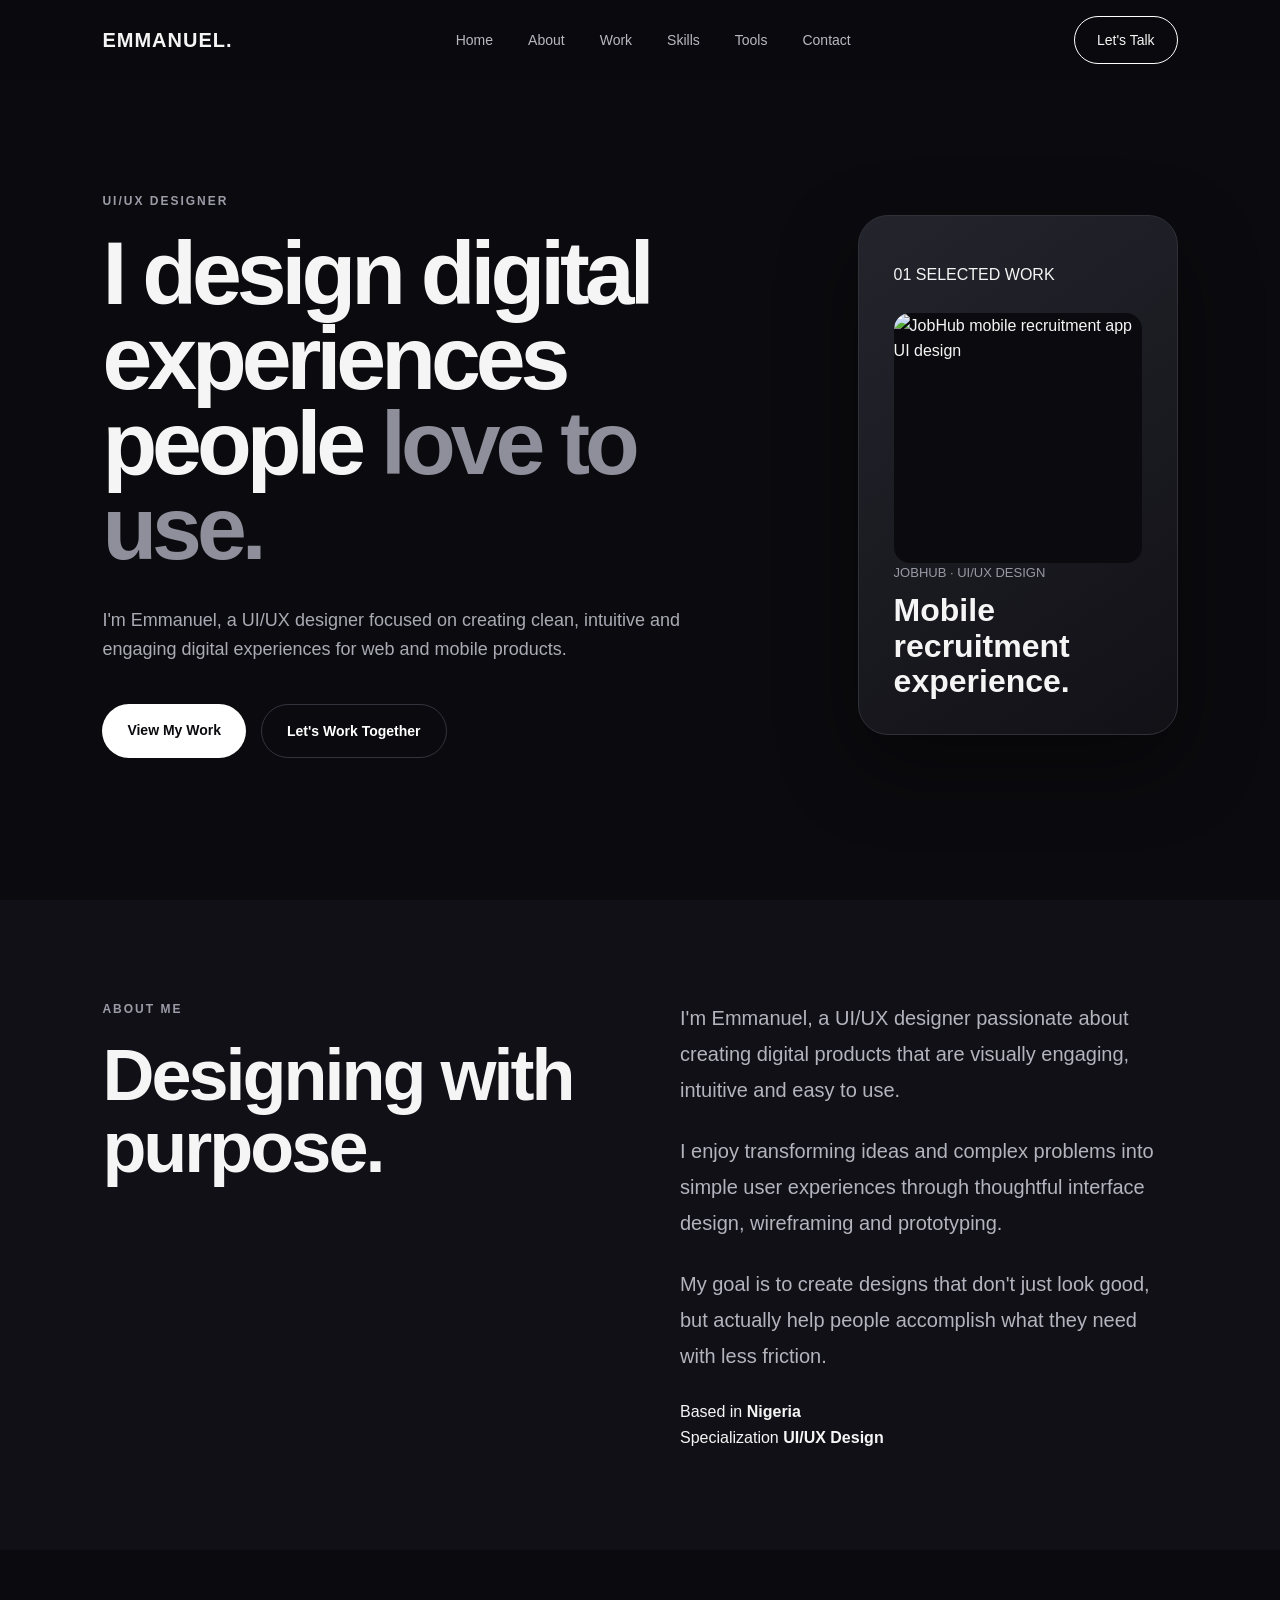
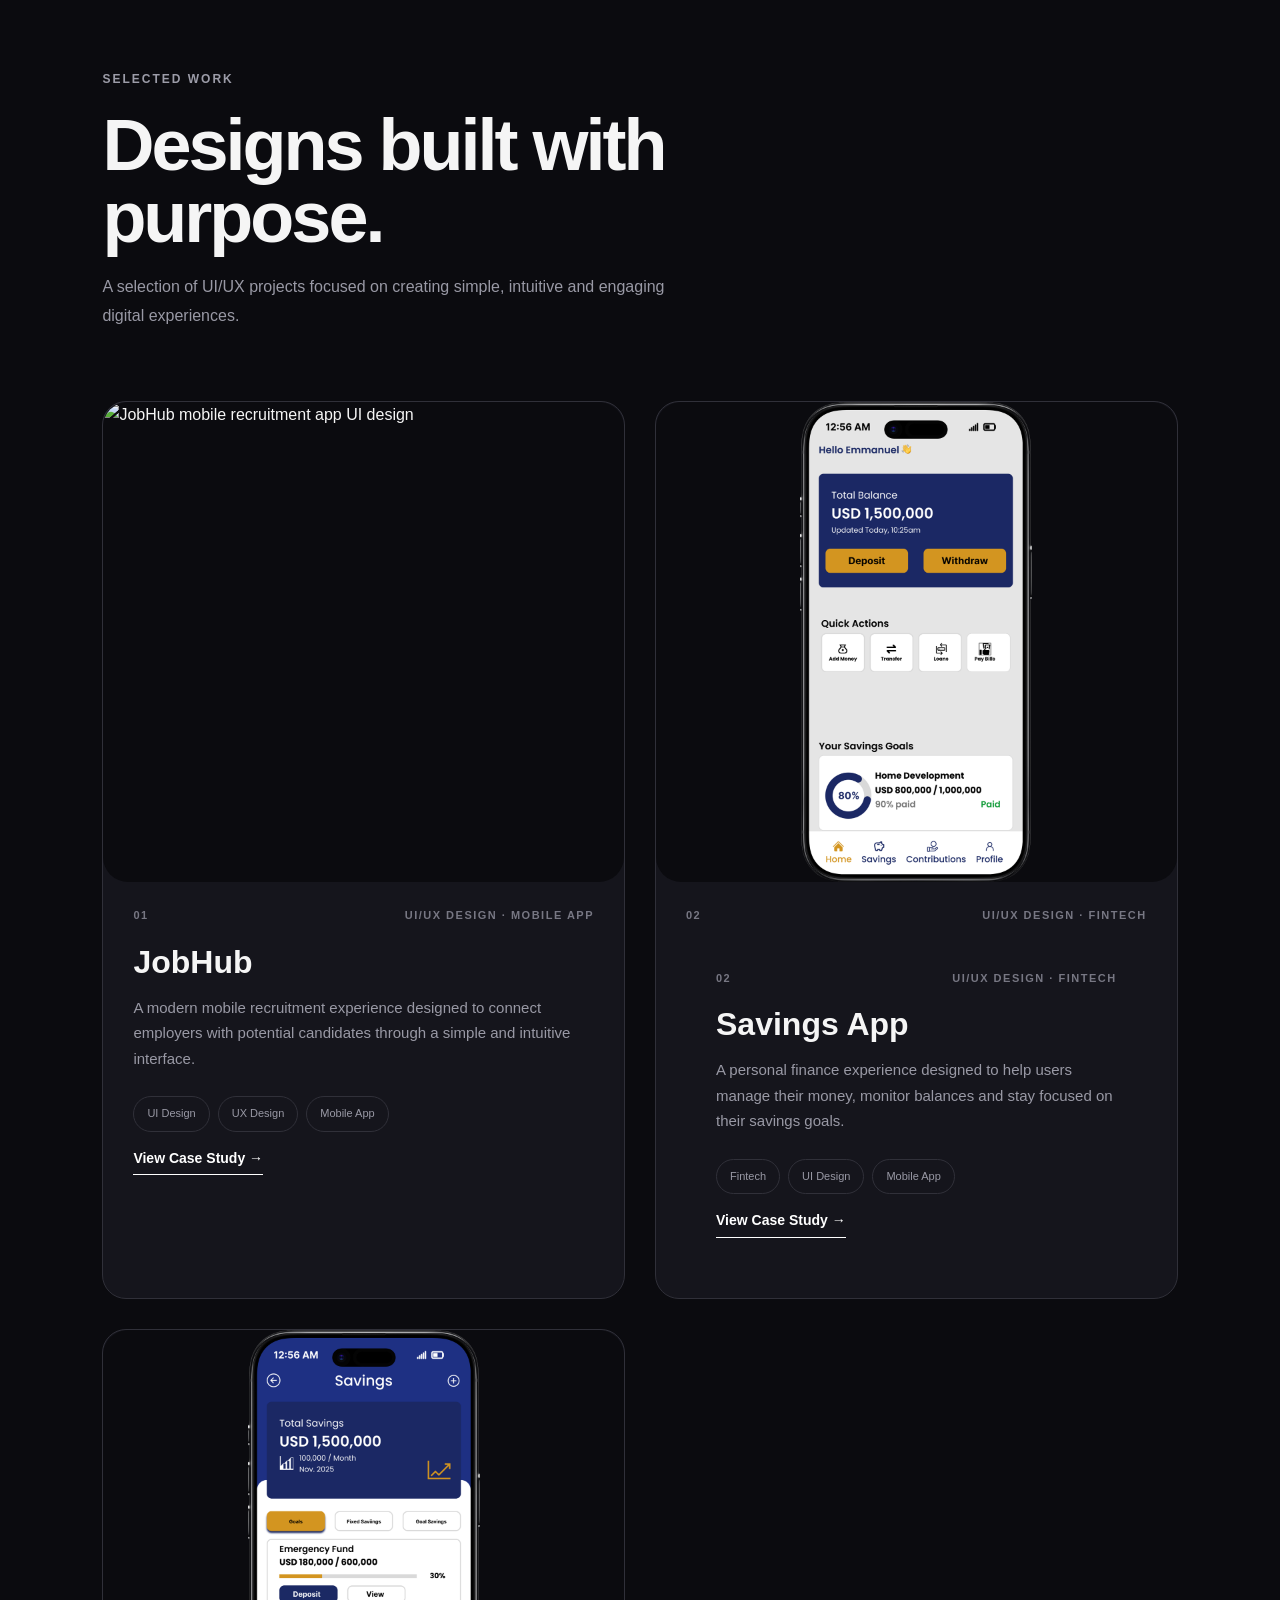
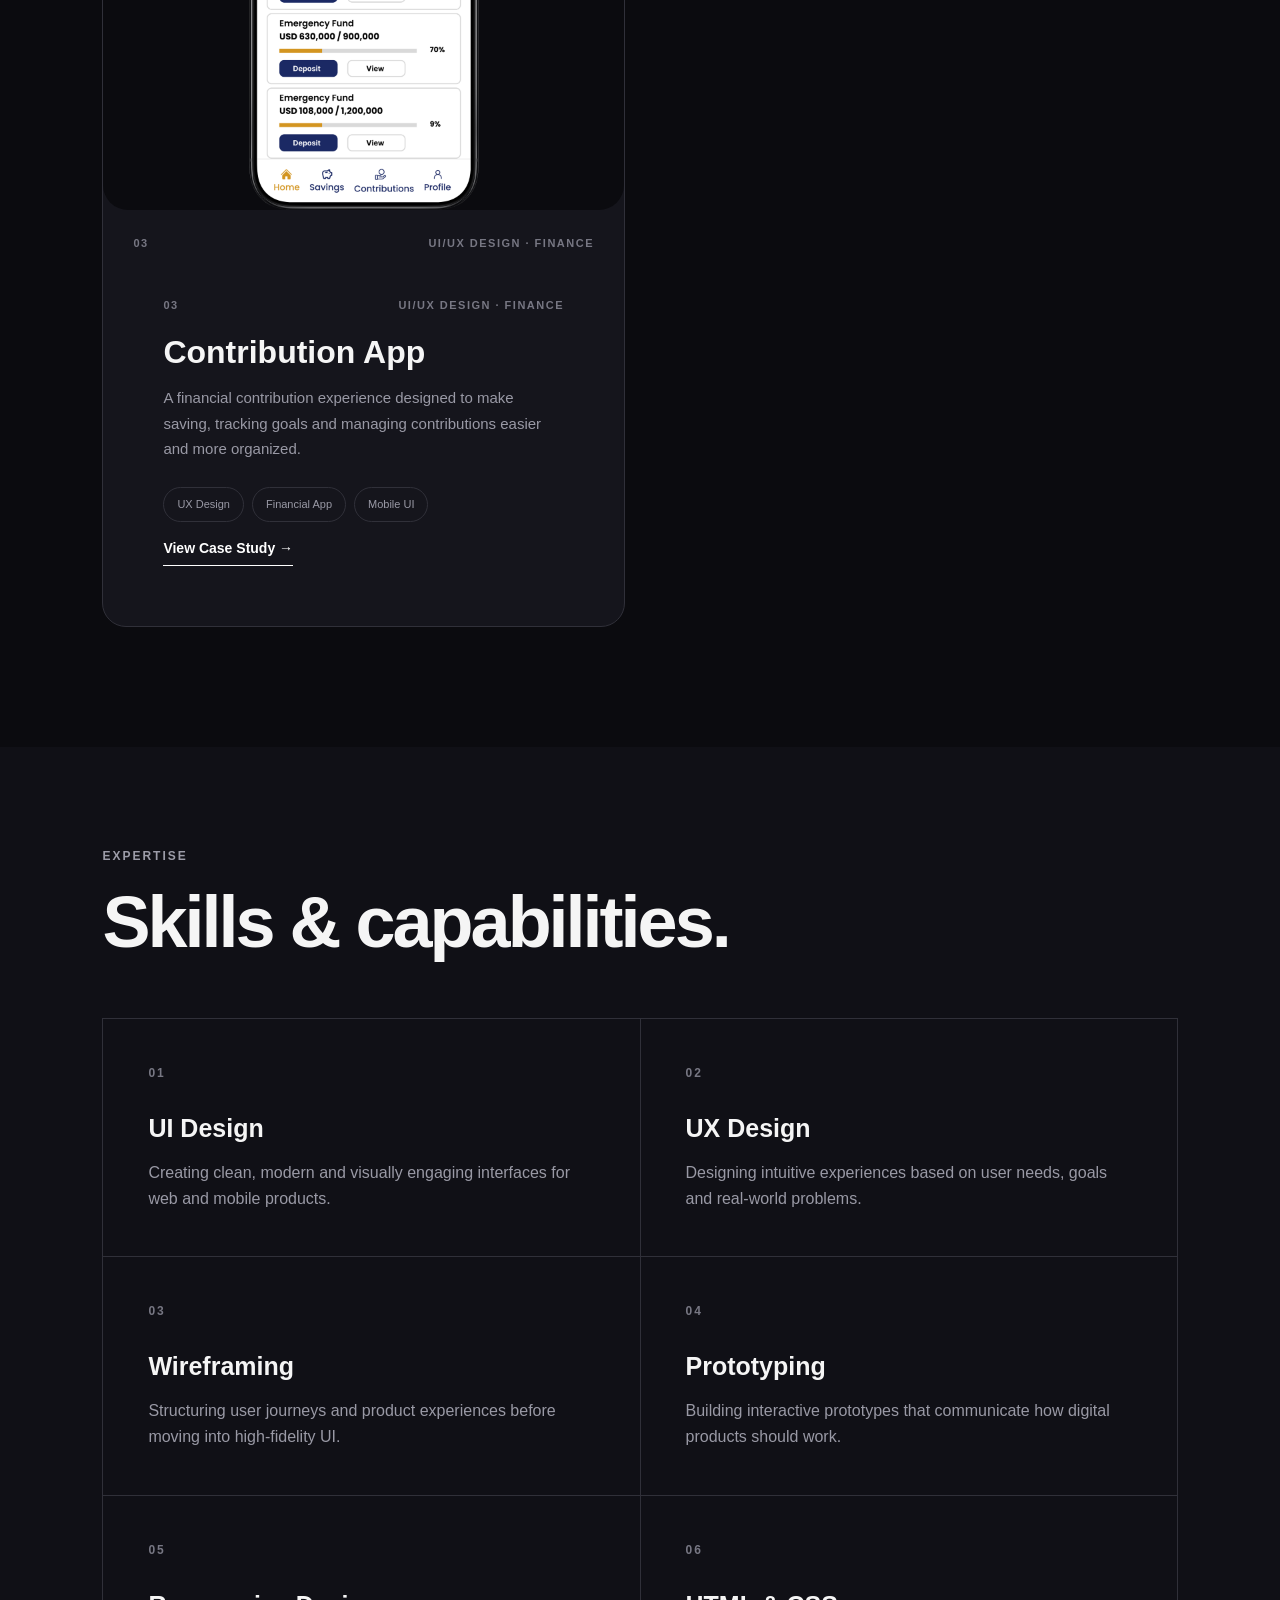
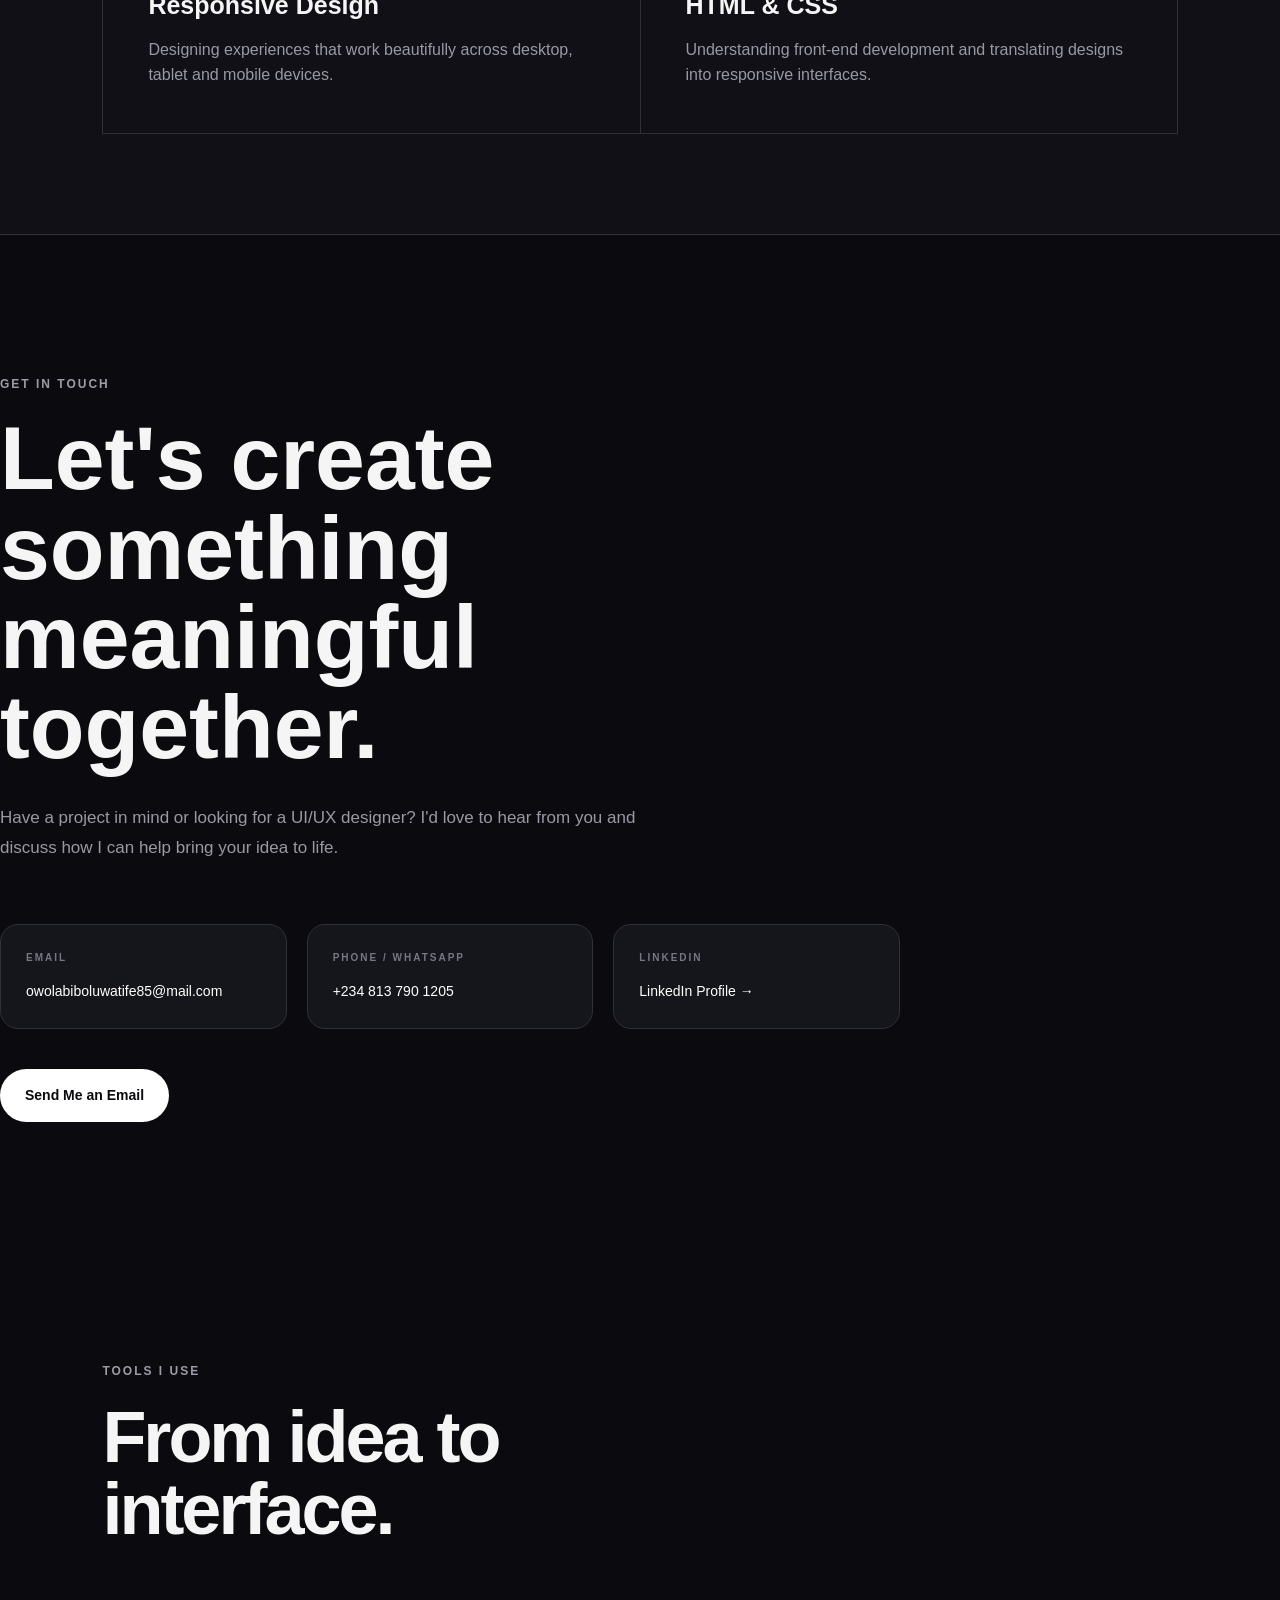
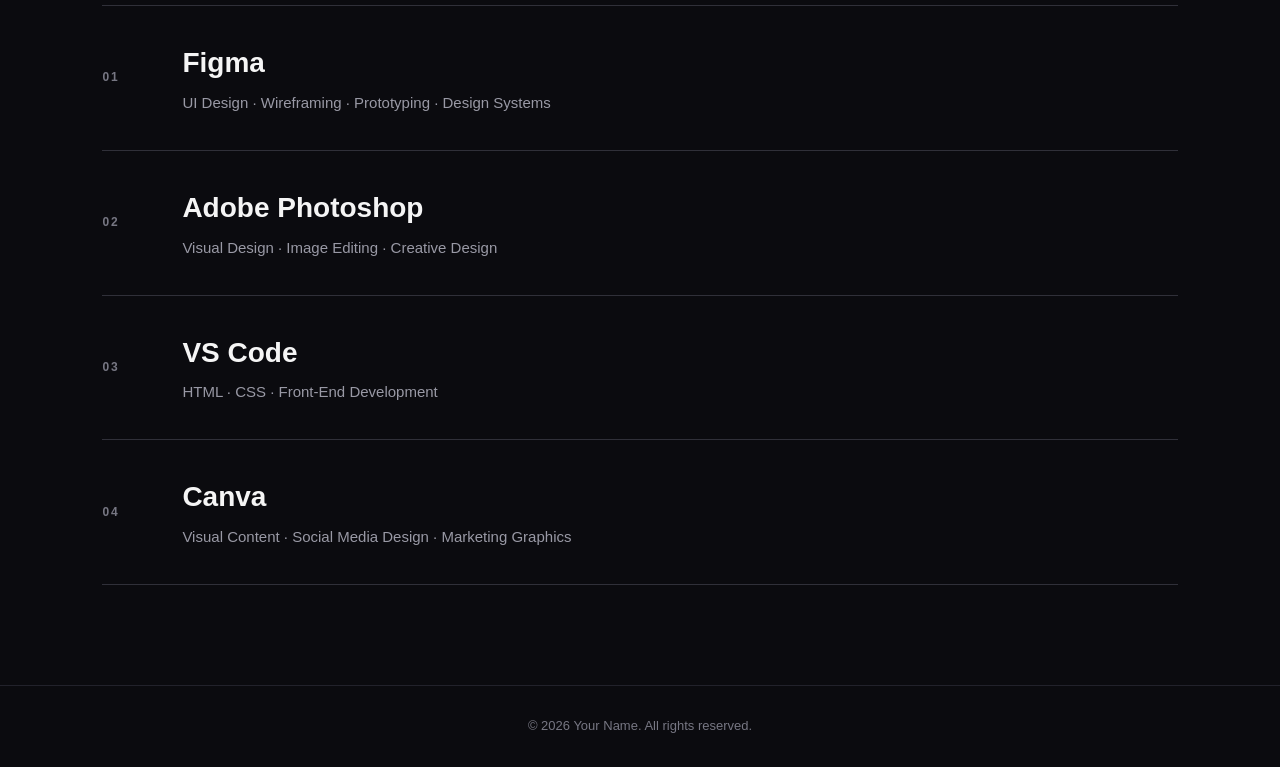
==== commit d1e95c32: "Fix image paths for GitHub Pages" ====
--- a/index.html
+++ b/index.html
@@ -114,7 +114,7 @@
         <div class="hero-project-image">
 
             <img
-                src="images/jobhub.png"
+                src="Images/jobhub.png"
                 alt="JobHub mobile recruitment app UI design"
             >
 
@@ -223,7 +223,7 @@
             <div class="project-image">
 
                 <img
-                    src="images/jobhub.png"
+                    src="Images/jobhub.png"
                     alt="JobHub mobile recruitment app UI design"
                 >
 
@@ -285,7 +285,7 @@
             <div class="project-image">
 
                 <img
-                    src="images/savings-home.png"
+                    src="Images/savings-home.png"
                     alt="Savings mobile finance app UI design"
                 >
 
@@ -361,7 +361,7 @@
             <div class="project-image">
 
                 <img
-                    src="images/savings-goals.png"
+                    src="Images/savings-goals.png"
                     alt="Savings and contribution mobile app UI design"
                 >
 
@@ -741,7 +741,7 @@
     </footer>
 
 
-    <script src="js/script.js"></script>
+    <script src="script.js"></script>
 
 </body>
-</html>+</html>
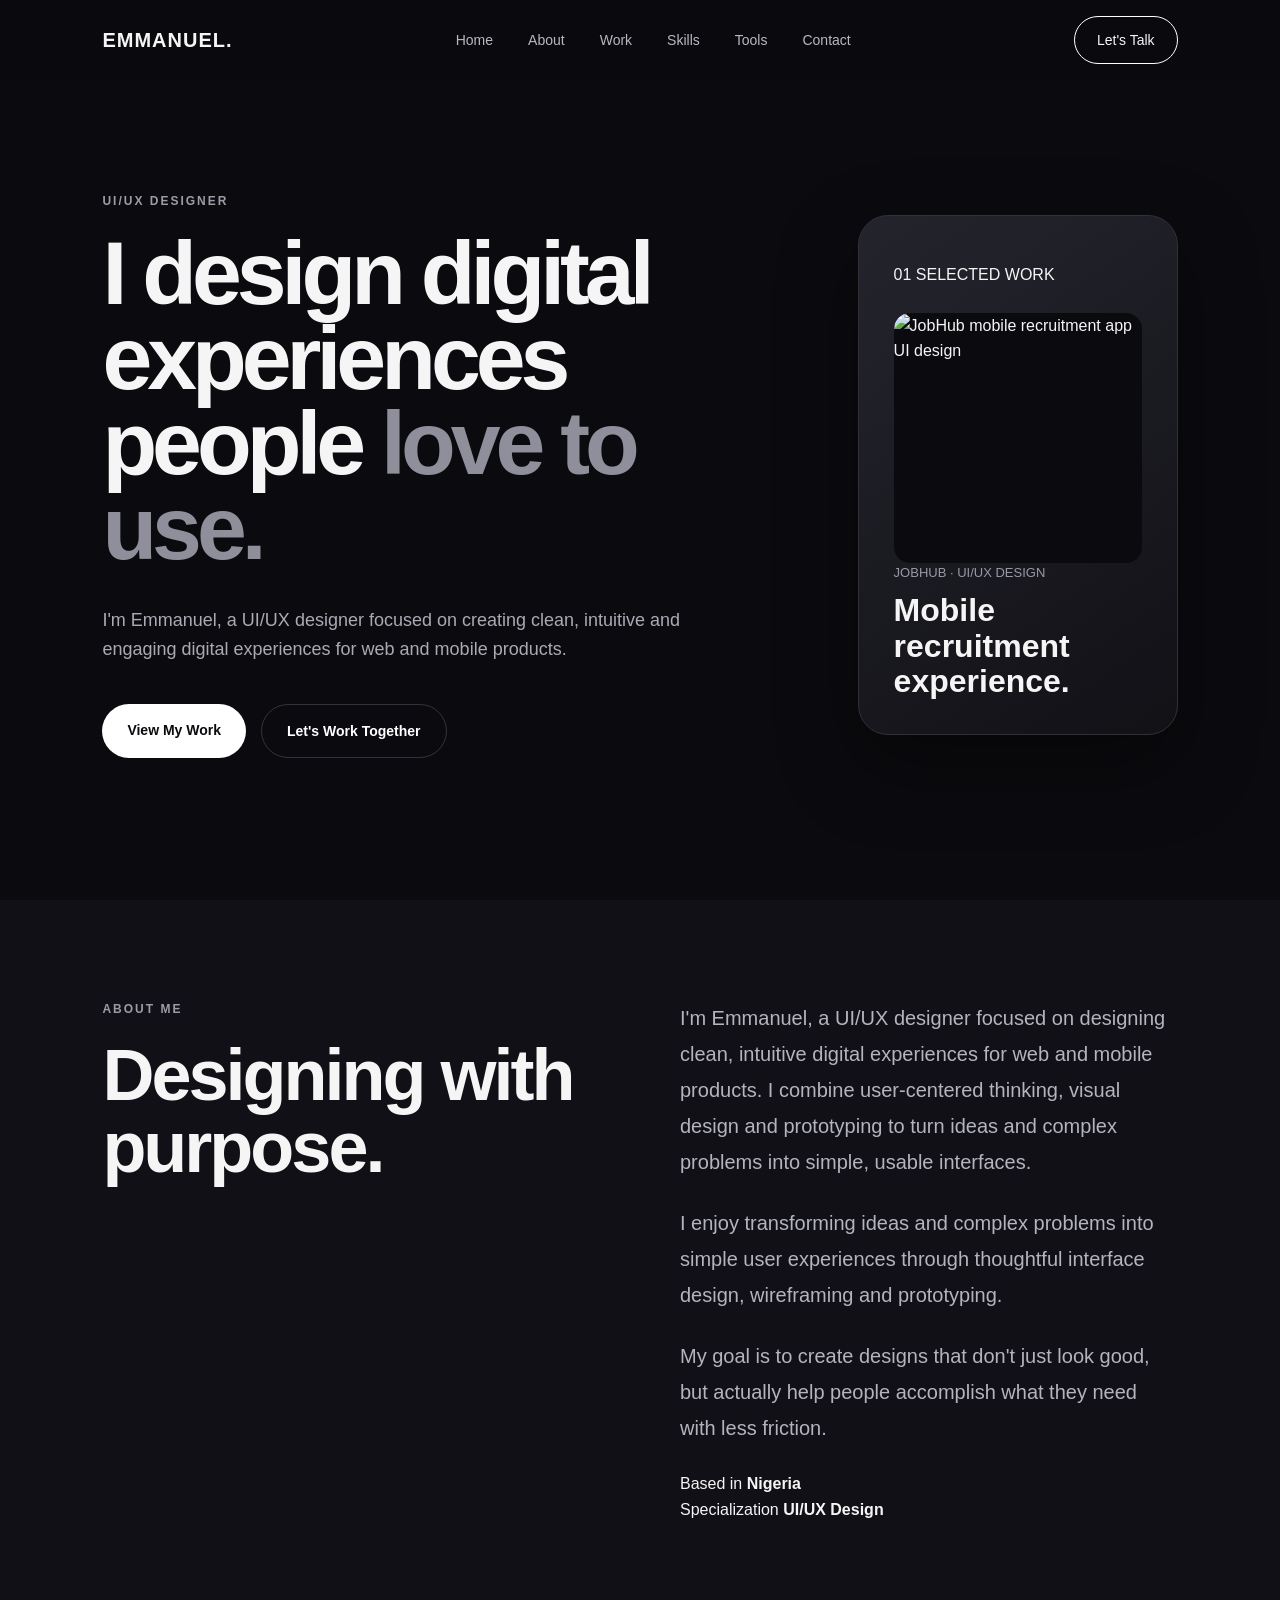
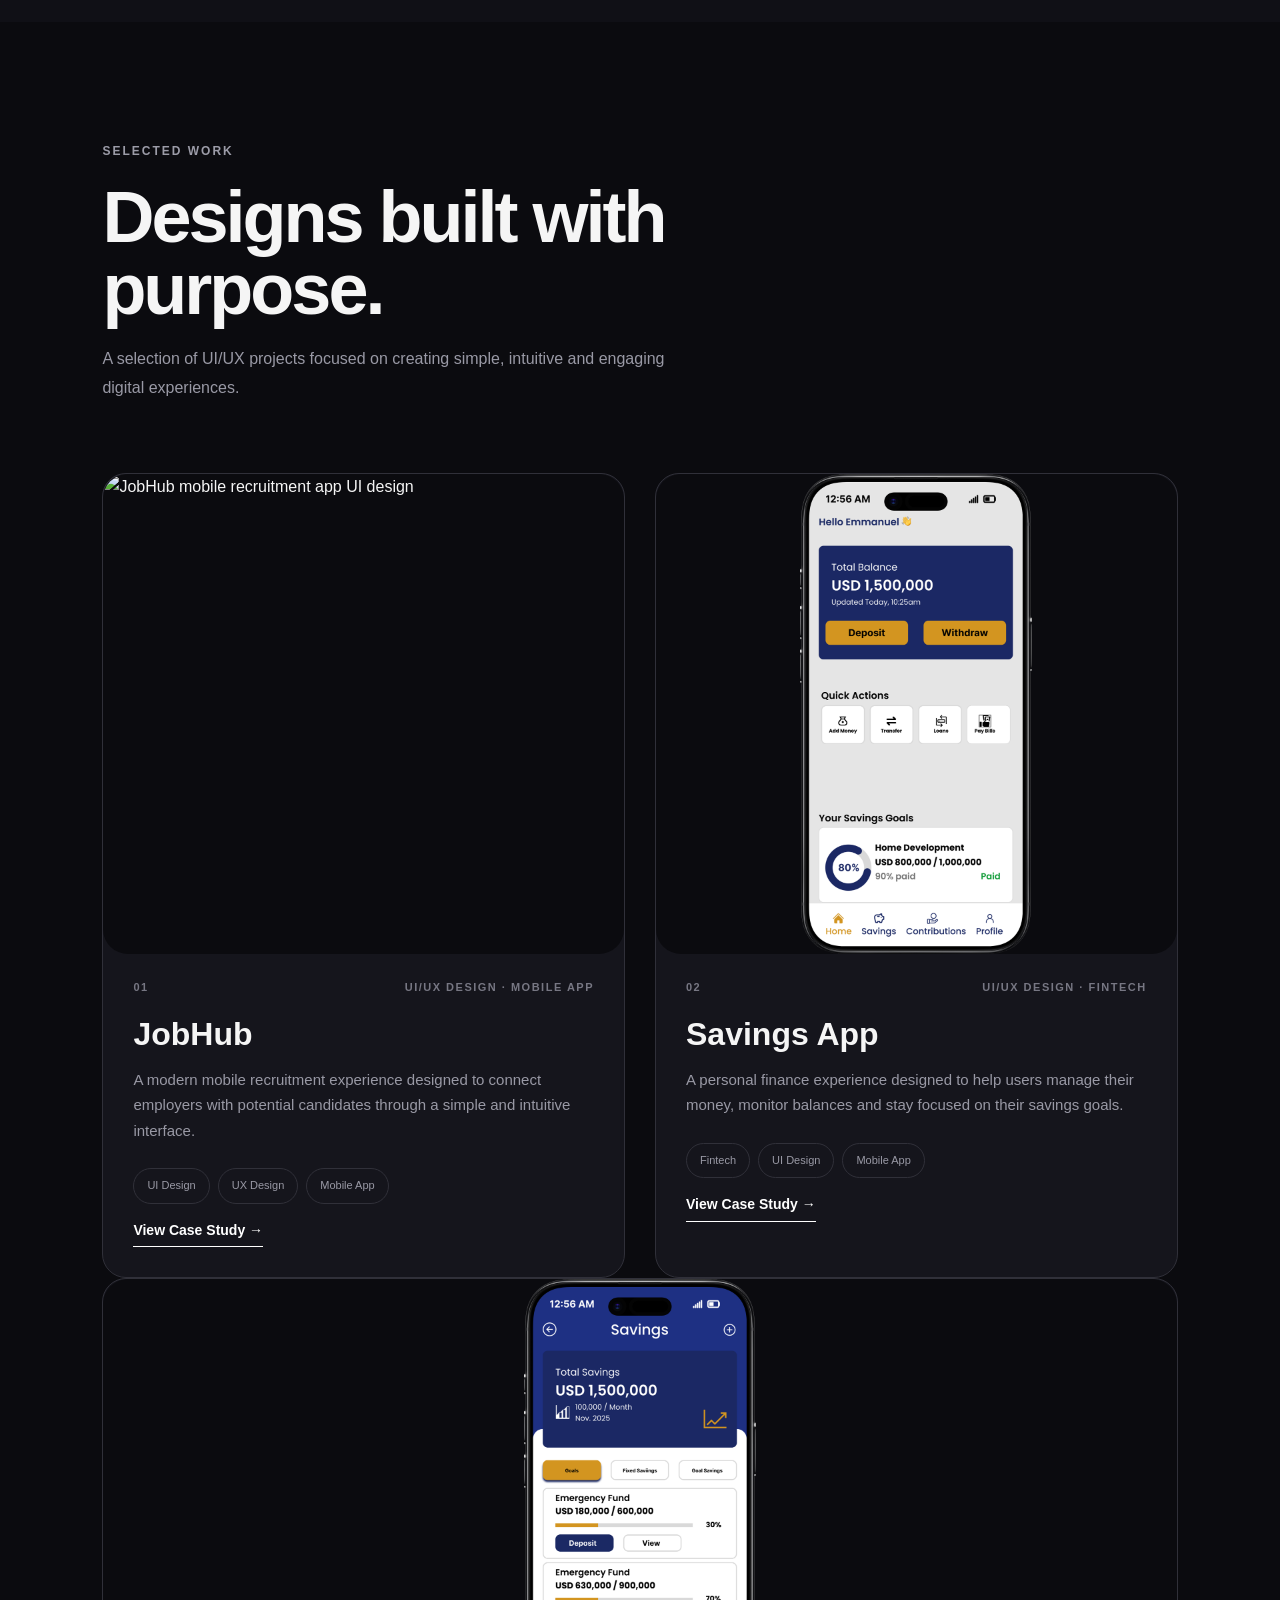
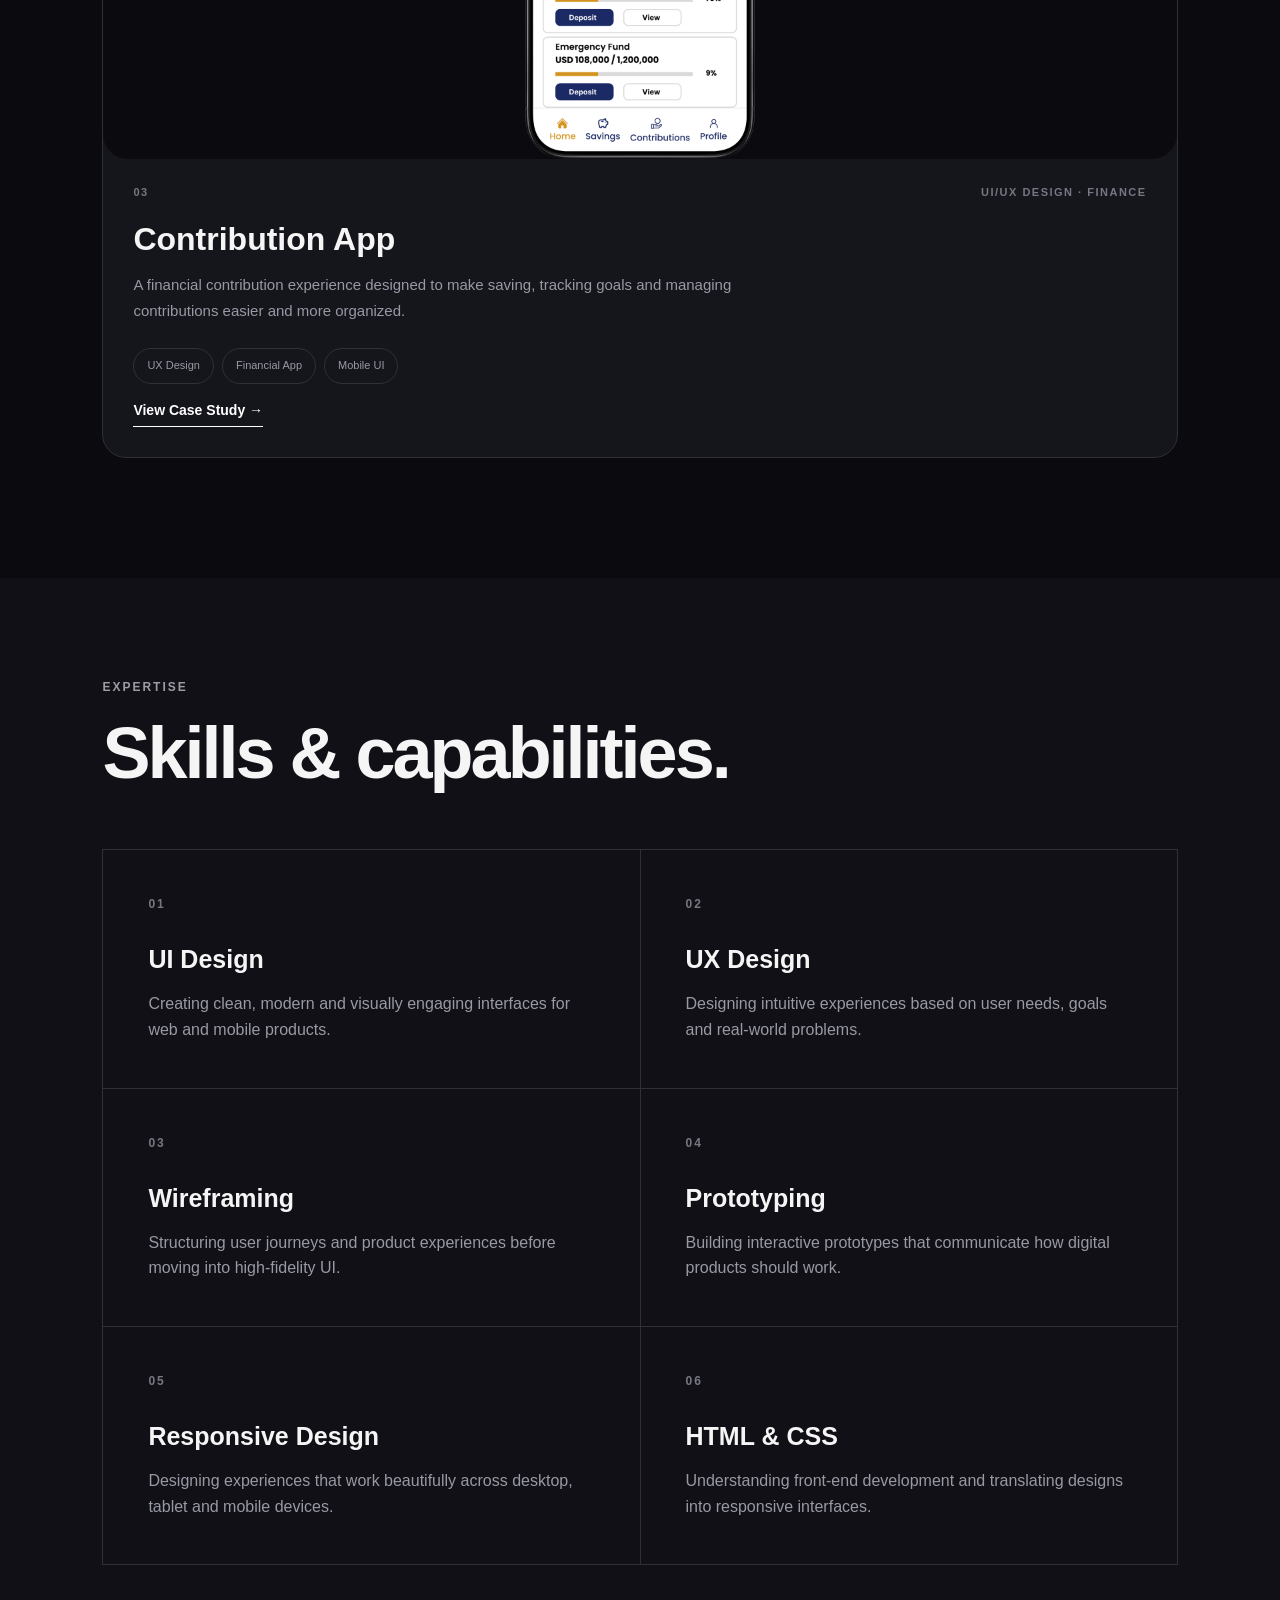
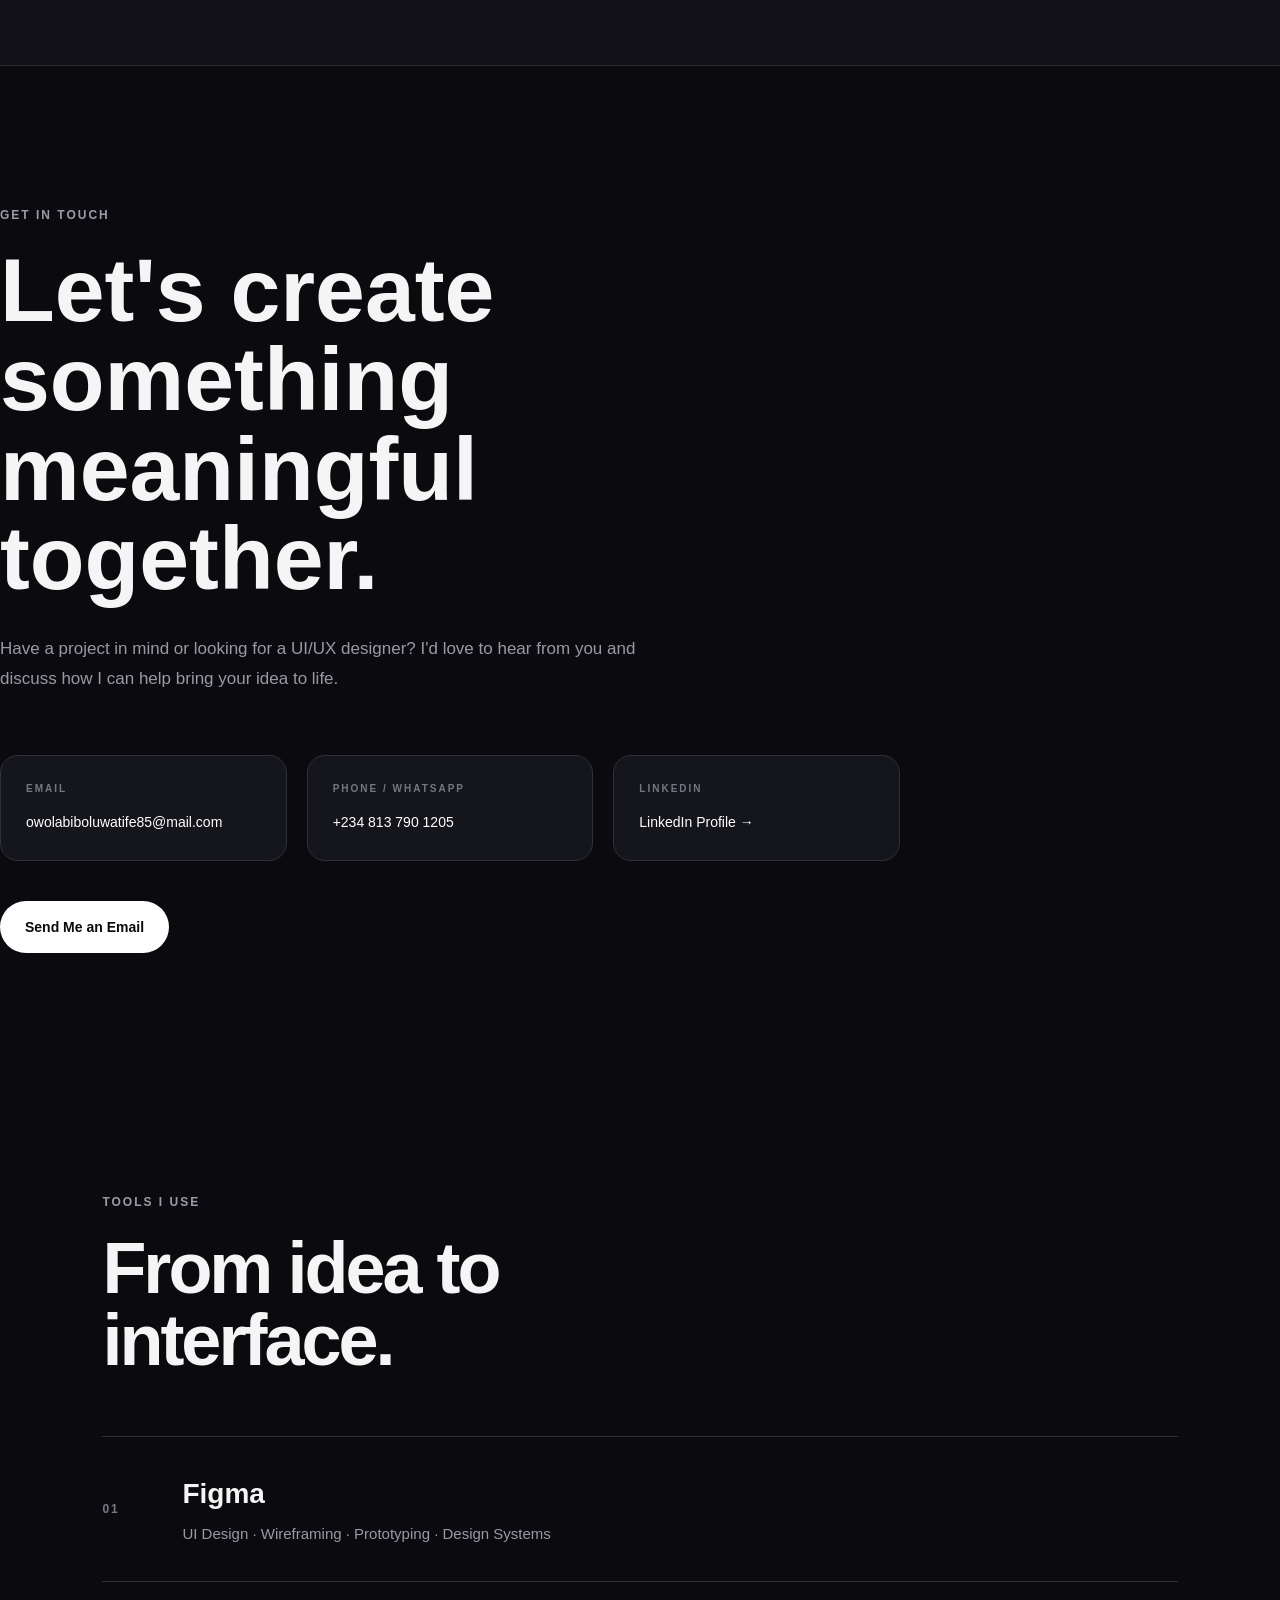
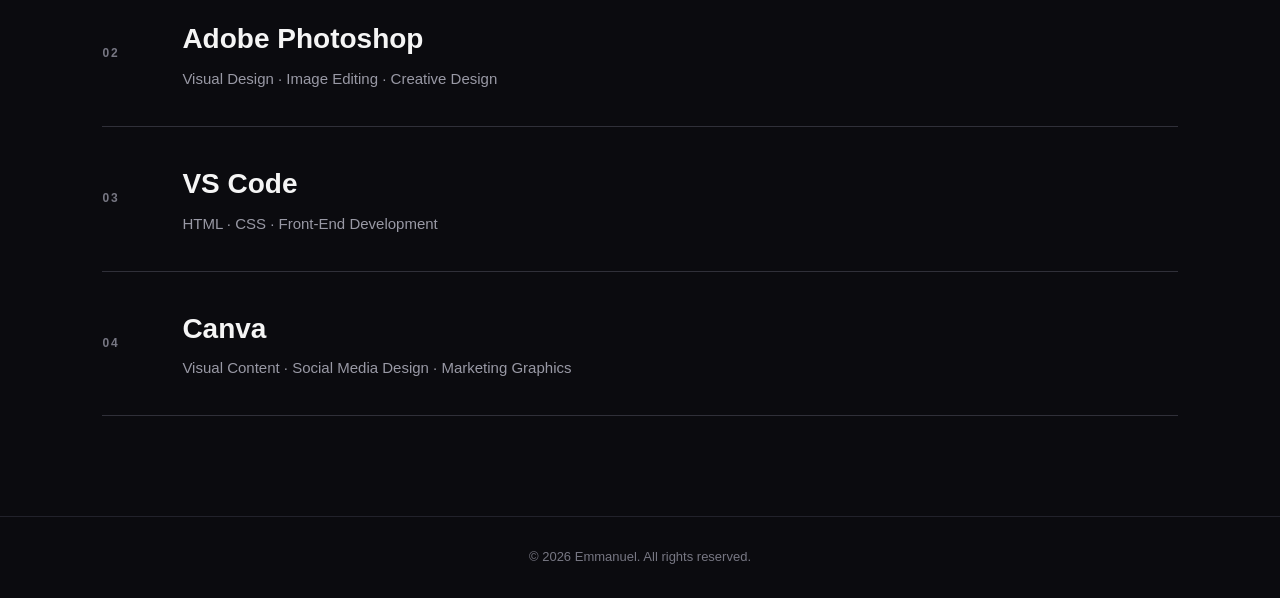
==== commit 8e725fdf: "Polish case studies and fix project labels" ====
--- a/index.html
+++ b/index.html
@@ -1,12 +1,34 @@
 <!DOCTYPE html>
 <html lang="en">
 <head>
+
     <meta charset="UTF-8">
-    <meta name="viewport" content="width=device-width, initial-scale=1.0">
+
+    <meta
+        name="viewport"
+        content="width=device-width, initial-scale=1.0"
+    >
 
     <title>Emmanuel | UI/UX Designer</title>
 
+    <meta
+        name="description"
+        content="Emmanuel is a UI/UX Designer creating clean, intuitive and engaging digital experiences for web and mobile products."
+    >
+
+    <meta
+        name="keywords"
+        content="Emmanuel, UI/UX Designer, UI Designer, UX Designer, Web Designer, Mobile App Designer, Figma Designer"
+    >
+
+    <meta
+        name="author"
+        content="Emmanuel"
+    >
+
     <link rel="stylesheet" href="css/style.css">
+    <link rel="icon" type="image/png" href="Images/emmanuel-favicon.png">
+
 </head>
 
 <body>
@@ -154,10 +176,12 @@
     <div class="about-content">
 
         <p>
-            I'm Emmanuel, a UI/UX designer passionate about
-            creating digital products that are visually
-            engaging, intuitive and easy to use.
-        </p>
+    I'm Emmanuel, a UI/UX designer focused on designing clean,
+    intuitive digital experiences for web and mobile products.
+    I combine user-centered thinking, visual design and
+    prototyping to turn ideas and complex problems into simple,
+    usable interfaces.
+</p>
 
         <p>
             I enjoy transforming ideas and complex problems
@@ -290,18 +314,7 @@
                 >
 
             </div>
-
-
-            <div class="project-info">
-
-                <div class="project-meta">
-
-                    <span>02</span>
-
-                    <span>UI/UX DESIGN · FINTECH</span>
-
-                </div>
-
+            
 
                 <div class="project-info">
 
@@ -368,17 +381,6 @@
             </div>
 
 
-            <div class="project-info">
-
-                <div class="project-meta">
-
-                    <span>03</span>
-
-                    <span>UI/UX DESIGN · FINANCE</span>
-
-                </div>
-
-
                 <div class="project-info">
 
     <div class="project-meta">
@@ -589,15 +591,15 @@
 
             <div class="contact-item">
 
-                <span class="contact-label">
-                    PHONE / WHATSAPP
-                </span>
-
-                <a href="tel:+2348137901205">
-                    +234 813 790 1205
-                </a>
-
-            </div>
+    <span class="contact-label">
+        PHONE / WHATSAPP
+    </span>
+
+    <a href="https://wa.me/2348137901205" target="_blank" rel="noopener noreferrer">
+        +234 813 790 1205
+    </a>
+
+</div>
 
 
             <!-- LINKEDIN -->
@@ -735,7 +737,7 @@
     <footer>
 
         <p>
-            © 2026 Your Name. All rights reserved.
+            © 2026 Emmanuel. All rights reserved.
         </p>
 
     </footer>
